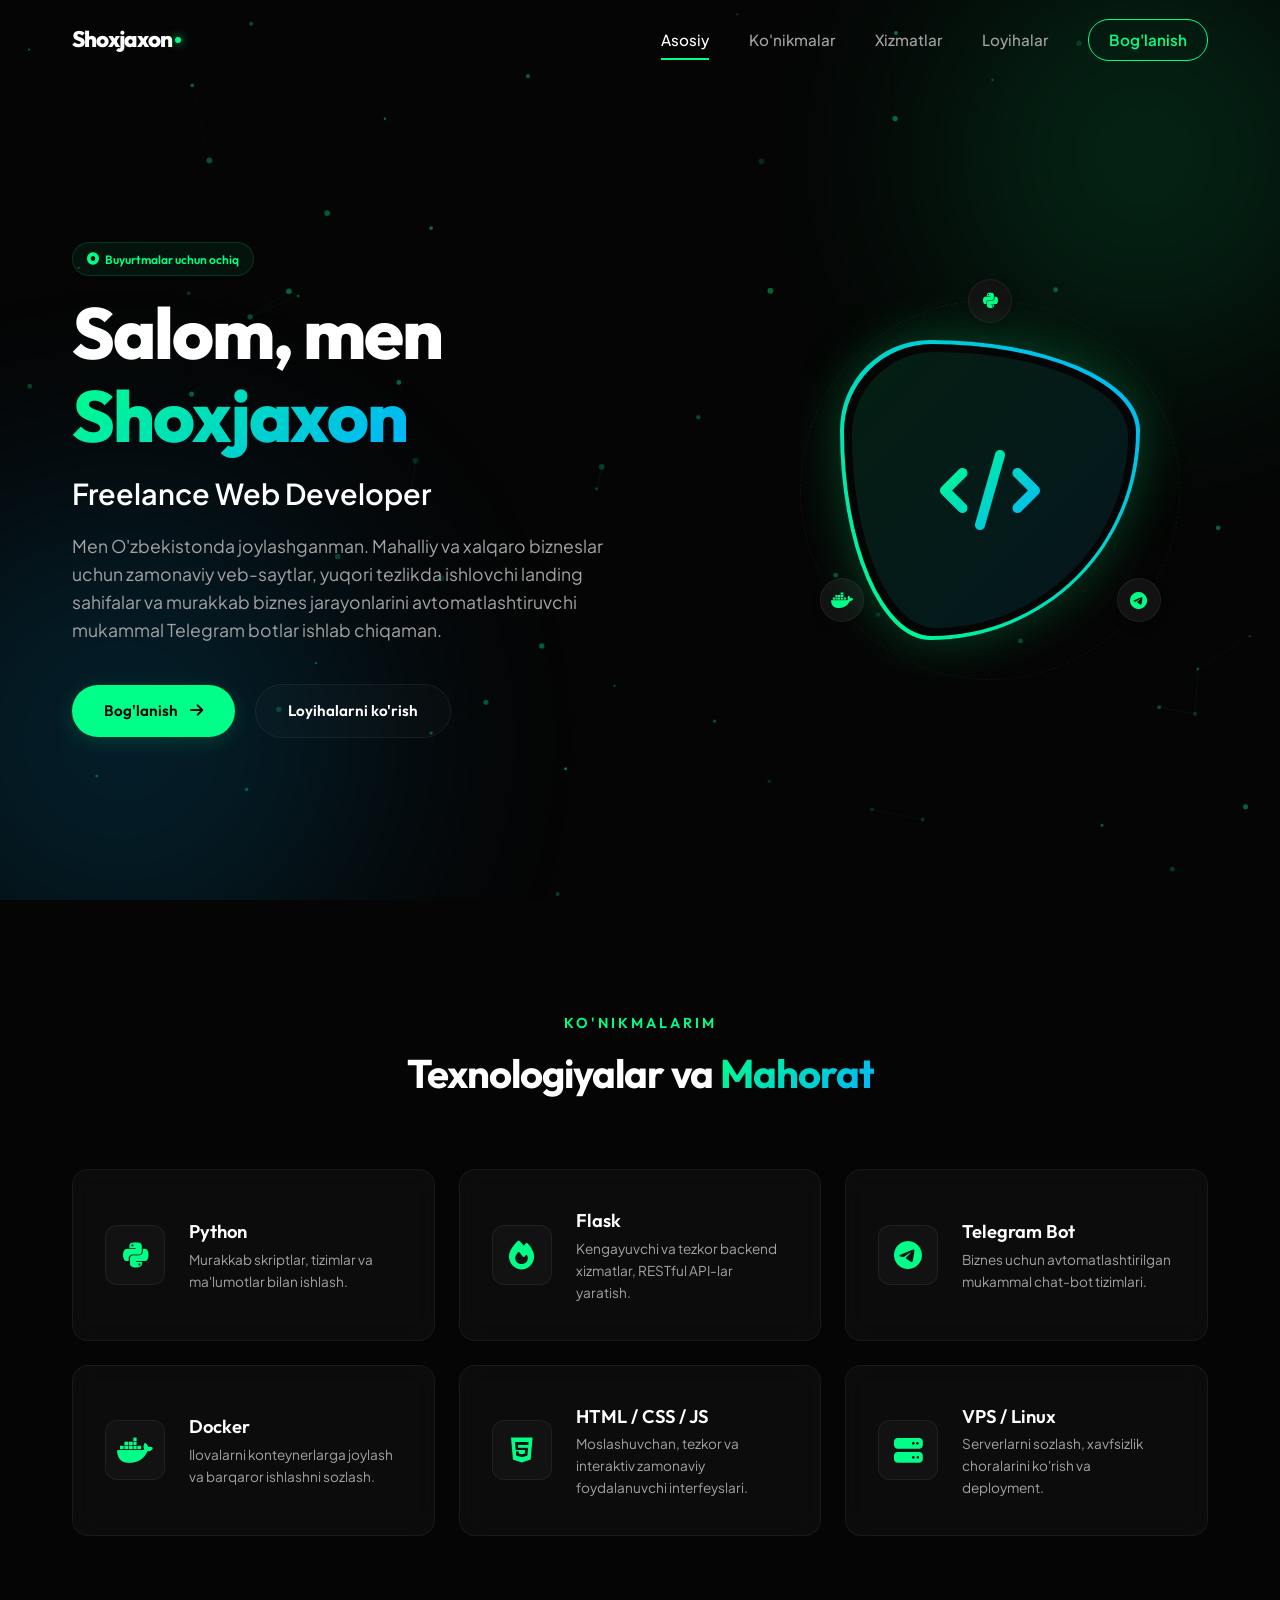
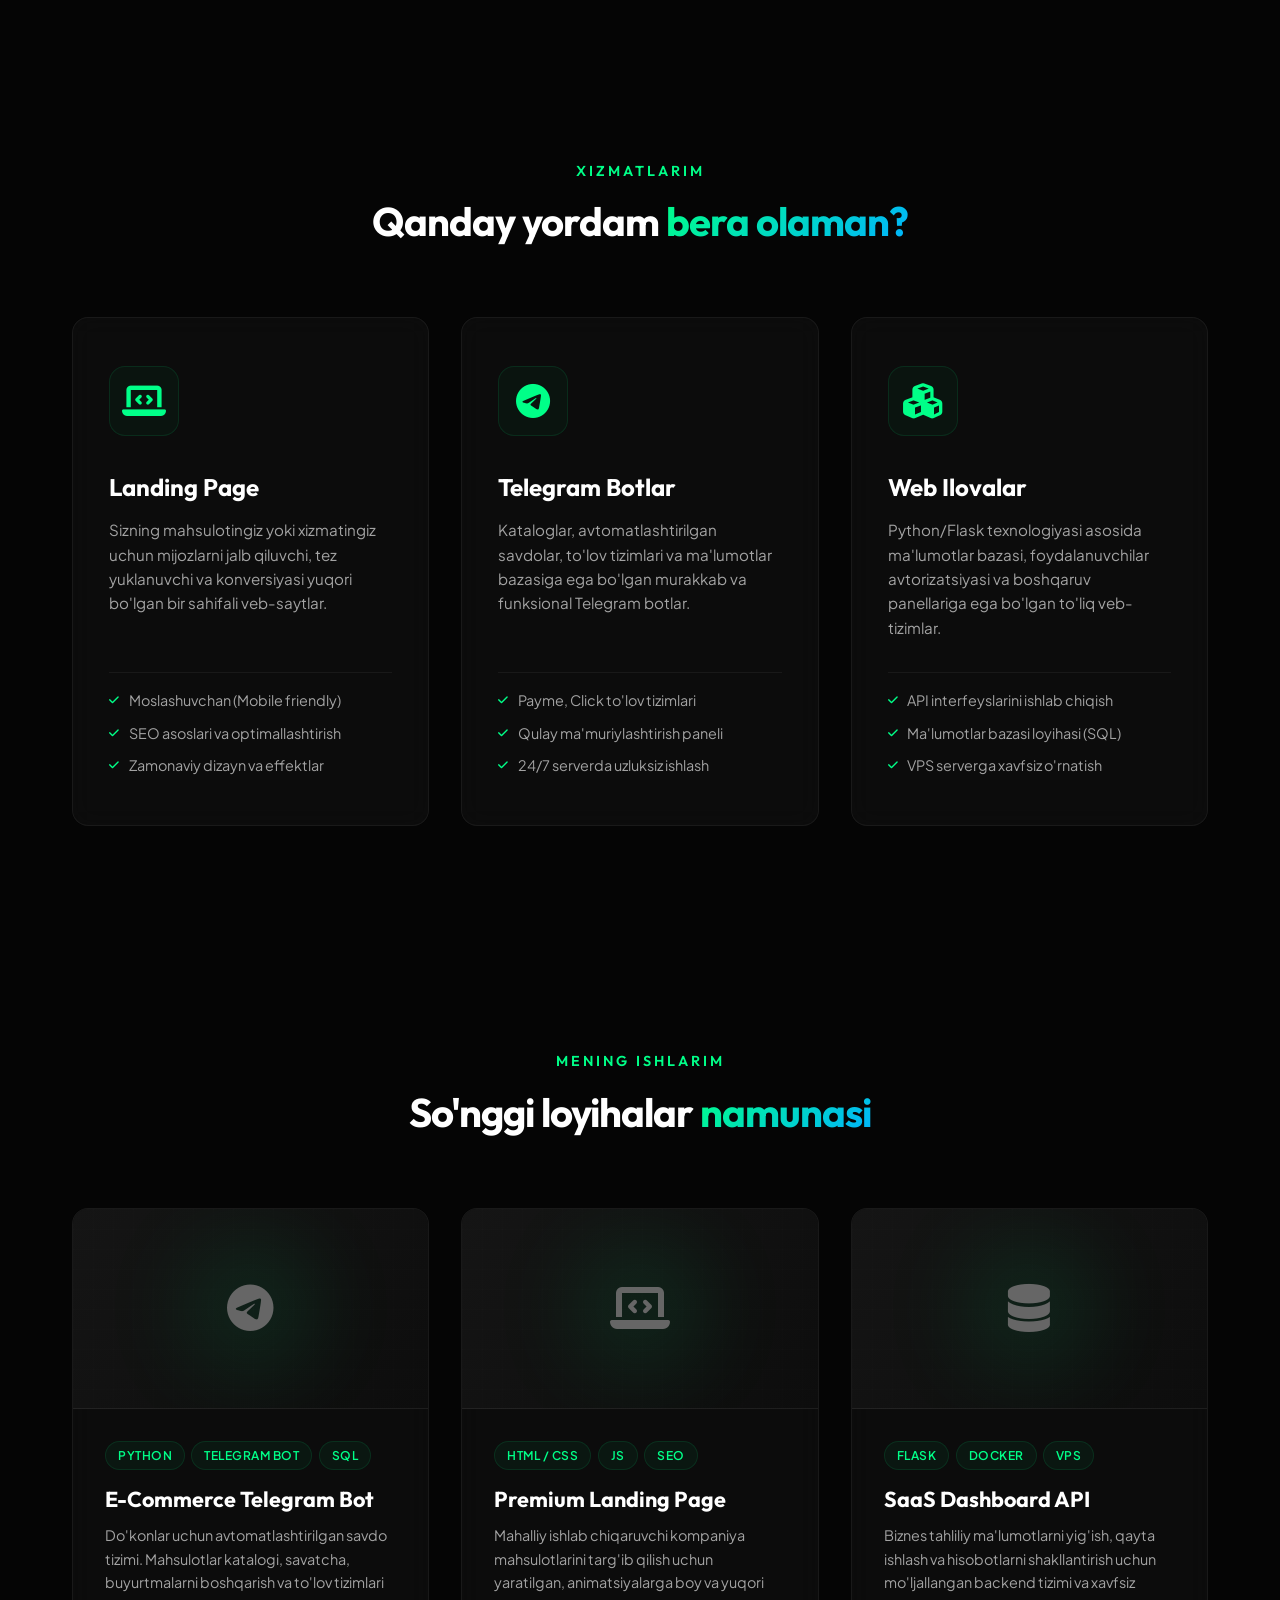
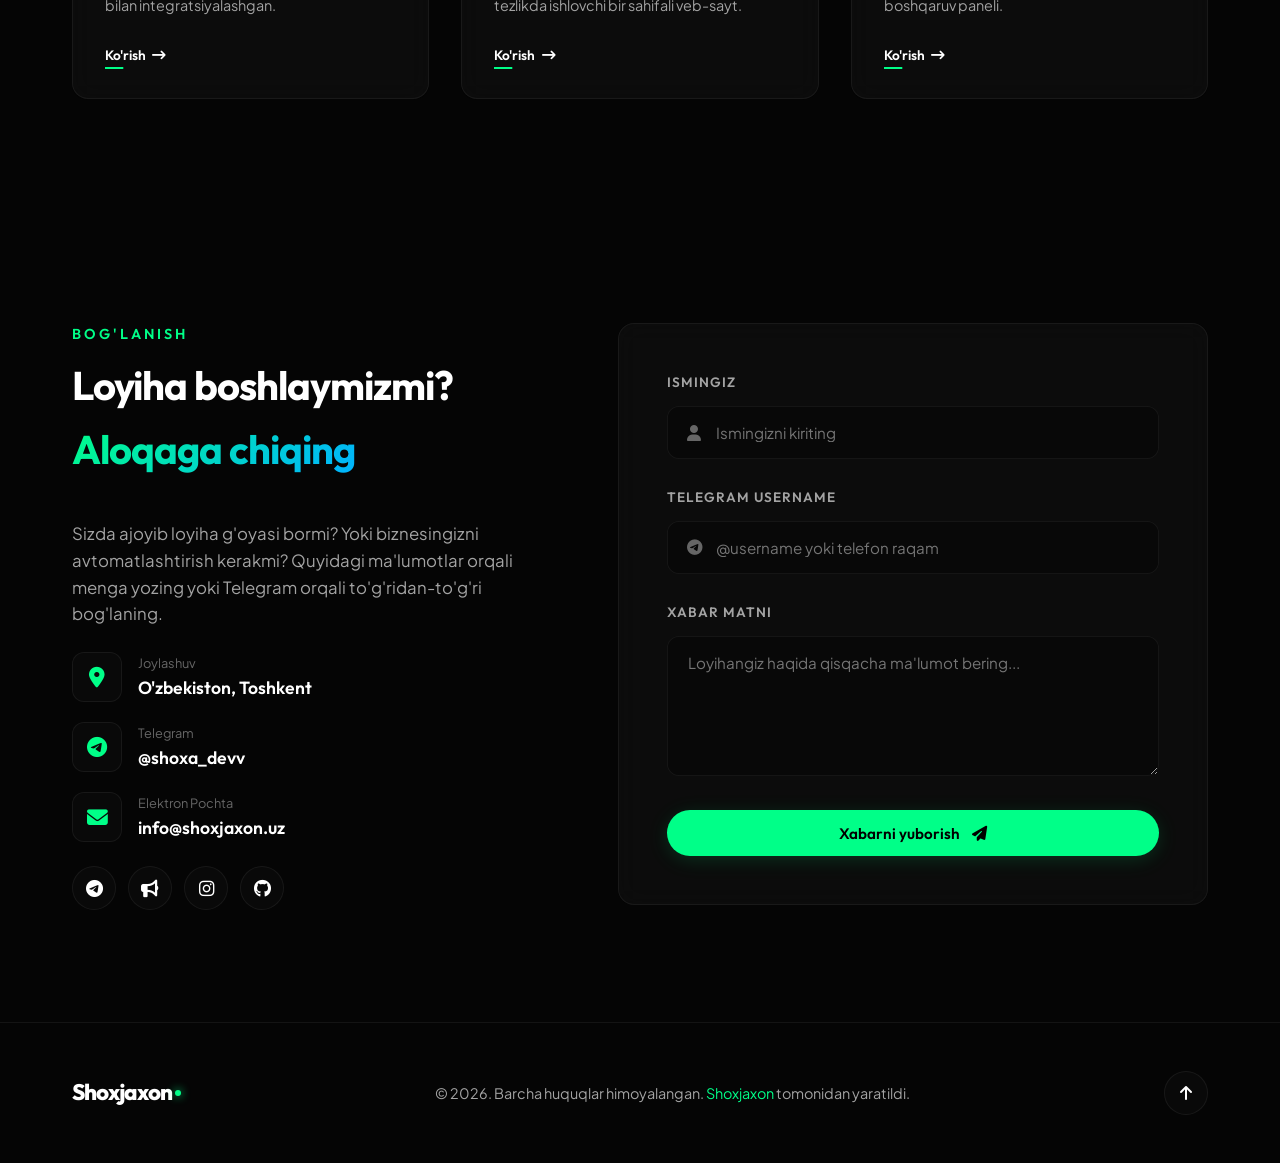
==== index.html @ 029dd373 "Add files via upload" ====
<!DOCTYPE html>
<html lang="uz">
<head>
  <meta charset="UTF-8">
  <meta name="viewport" content="width=device-width, initial-scale=1.0">
  <meta name="description" content="Shoxjaxon - Freelancer Web Dasturchi. O'zbekistonda zamonaviy veb-saytlar, landing sahifalar va Telegram botlar yaratish xizmati.">
  <title>Shoxjaxon | Freelancer Web Dasturchi</title>
  
  <!-- Font Awesome CDN -->
  <link rel="stylesheet" href="https://cdnjs.cloudflare.com/ajax/libs/font-awesome/6.4.0/css/all.min.css">
  
  <!-- Custom Stylesheet -->
  <link rel="stylesheet" href="style.css">
</head>
<body>

  <!-- Background elements -->
  <canvas id="particle-canvas"></canvas>
  <div class="ambient-glows">
    <div class="glow-sphere glow-1"></div>
    <div class="glow-sphere glow-2"></div>
  </div>

  <!-- Header -->
  <header class="header" id="header">
    <div class="container">
      <a href="#home" class="logo">
        Shoxjaxon<span class="logo-dot"></span>
      </a>
      
      <nav class="nav" id="nav-menu">
        <ul>
          <li><a href="#home" class="nav-link active">Asosiy</a></li>
          <li><a href="#skills" class="nav-link">Ko'nikmalar</a></li>
          <li><a href="#services" class="nav-link">Xizmatlar</a></li>
          <li><a href="#projects" class="nav-link">Loyihalar</a></li>
          <li><a href="#contact" class="nav-link nav-cta">Bog'lanish</a></li>
        </ul>
      </nav>
      
      <div class="menu-toggle" id="menu-toggle">
        <span></span>
        <span></span>
        <span></span>
      </div>
    </div>
  </header>

  <!-- Hero Section -->
  <section class="hero" id="home">
    <div class="container">
      <div class="hero-wrapper">
        <div class="hero-content reveal">
          <div class="hero-badge">
            <i class="fas fa-circle-dot"></i> Buyurtmalar uchun ochiq
          </div>
          <h1 class="hero-title">
            Salom, men <br><span class="name">Shoxjaxon</span>
          </h1>
          <h2 class="hero-subtitle">
            Freelance Web Developer
          </h2>
          <p class="hero-desc">
            Men O'zbekistonda joylashganman. Mahalliy va xalqaro bizneslar uchun zamonaviy veb-saytlar, yuqori tezlikda ishlovchi landing sahifalar va murakkab biznes jarayonlarini avtomatlashtiruvchi mukammal Telegram botlar ishlab chiqaman.
          </p>
          <div class="hero-actions">
            <a href="#contact" class="btn btn-primary">Bog'lanish <i class="fas fa-arrow-right"></i></a>
            <a href="#projects" class="btn btn-secondary">Loyihalarni ko'rish</a>
          </div>
        </div>
        
        <div class="hero-visual reveal reveal-delay-2">
          <!-- Animated Tech Orbits -->
          <div class="tech-orbits">
            <div class="orbit-node node-1" title="Python">
              <i class="fab fa-python"></i>
            </div>
            <div class="orbit-node node-2" title="Docker">
              <i class="fab fa-docker"></i>
            </div>
            <div class="orbit-node node-3" title="Telegram Bot">
              <i class="fab fa-telegram"></i>
            </div>
          </div>
          <!-- Morphing Central Sphere -->
          <div class="visual-sphere">
            <div class="visual-sphere-inner">
              <i class="fas fa-code"></i>
            </div>
          </div>
        </div>
      </div>
    </div>
  </section>

  <!-- Skills Section -->
  <section class="section" id="skills">
    <div class="container">
      <div class="section-header reveal">
        <span class="section-subtitle">Ko'nikmalarim</span>
        <h2 class="section-title">Texnologiyalar va <span>Mahorat</span></h2>
      </div>
      
      <div class="skills-grid">
        <!-- Skill 1 -->
        <div class="skill-card glass-card reveal">
          <div class="skill-icon-box">
            <i class="fab fa-python"></i>
          </div>
          <div class="skill-info">
            <h3 class="skill-name">Python</h3>
            <p class="skill-desc">Murakkab skriptlar, tizimlar va ma'lumotlar bilan ishlash.</p>
          </div>
        </div>
        
        <!-- Skill 2 -->
        <div class="skill-card glass-card reveal reveal-delay-1">
          <div class="skill-icon-box">
            <i class="fas fa-fire"></i>
          </div>
          <div class="skill-info">
            <h3 class="skill-name">Flask</h3>
            <p class="skill-desc">Kengayuvchi va tezkor backend xizmatlar, RESTful API-lar yaratish.</p>
          </div>
        </div>

        <!-- Skill 3 -->
        <div class="skill-card glass-card reveal reveal-delay-2">
          <div class="skill-icon-box">
            <i class="fab fa-telegram"></i>
          </div>
          <div class="skill-info">
            <h3 class="skill-name">Telegram Bot</h3>
            <p class="skill-desc">Biznes uchun avtomatlashtirilgan mukammal chat-bot tizimlari.</p>
          </div>
        </div>

        <!-- Skill 4 -->
        <div class="skill-card glass-card reveal">
          <div class="skill-icon-box">
            <i class="fab fa-docker"></i>
          </div>
          <div class="skill-info">
            <h3 class="skill-name">Docker</h3>
            <p class="skill-desc">Ilovalarni konteynerlarga joylash va barqaror ishlashni sozlash.</p>
          </div>
        </div>

        <!-- Skill 5 -->
        <div class="skill-card glass-card reveal reveal-delay-1">
          <div class="skill-icon-box">
            <i class="fab fa-html5"></i>
          </div>
          <div class="skill-info">
            <h3 class="skill-name">HTML / CSS / JS</h3>
            <p class="skill-desc">Moslashuvchan, tezkor va interaktiv zamonaviy foydalanuvchi interfeyslari.</p>
          </div>
        </div>

        <!-- Skill 6 -->
        <div class="skill-card glass-card reveal reveal-delay-2">
          <div class="skill-icon-box">
            <i class="fas fa-server"></i>
          </div>
          <div class="skill-info">
            <h3 class="skill-name">VPS / Linux</h3>
            <p class="skill-desc">Serverlarni sozlash, xavfsizlik choralarini ko'rish va deployment.</p>
          </div>
        </div>
      </div>
    </div>
  </section>

  <!-- Services Section -->
  <section class="section" id="services">
    <div class="container">
      <div class="section-header reveal">
        <span class="section-subtitle">Xizmatlarim</span>
        <h2 class="section-title">Qanday yordam <span>bera olaman?</span></h2>
      </div>
      
      <div class="services-grid">
        <!-- Service 1 -->
        <div class="service-card glass-card reveal">
          <div class="service-icon-wrapper">
            <div class="service-icon">
              <i class="fas fa-laptop-code"></i>
            </div>
          </div>
          <h3 class="service-title">Landing Page</h3>
          <p class="service-description">
            Sizning mahsulotingiz yoki xizmatingiz uchun mijozlarni jalb qiluvchi, tez yuklanuvchi va konversiyasi yuqori bo'lgan bir sahifali veb-saytlar.
          </p>
          <ul class="service-list">
            <li class="service-item"><i class="fas fa-check"></i> Moslashuvchan (Mobile friendly)</li>
            <li class="service-item"><i class="fas fa-check"></i> SEO asoslari va optimallashtirish</li>
            <li class="service-item"><i class="fas fa-check"></i> Zamonaviy dizayn va effektlar</li>
          </ul>
        </div>

        <!-- Service 2 -->
        <div class="service-card glass-card reveal reveal-delay-1">
          <div class="service-icon-wrapper">
            <div class="service-icon">
              <i class="fab fa-telegram"></i>
            </div>
          </div>
          <h3 class="service-title">Telegram Botlar</h3>
          <p class="service-description">
            Kataloglar, avtomatlashtirilgan savdolar, to'lov tizimlari va ma'lumotlar bazasiga ega bo'lgan murakkab va funksional Telegram botlar.
          </p>
          <ul class="service-list">
            <li class="service-item"><i class="fas fa-check"></i> Payme, Click to'lov tizimlari</li>
            <li class="service-item"><i class="fas fa-check"></i> Qulay ma'muriylashtirish paneli</li>
            <li class="service-item"><i class="fas fa-check"></i> 24/7 serverda uzluksiz ishlash</li>
          </ul>
        </div>

        <!-- Service 3 -->
        <div class="service-card glass-card reveal reveal-delay-2">
          <div class="service-icon-wrapper">
            <div class="service-icon">
              <i class="fas fa-cubes"></i>
            </div>
          </div>
          <h3 class="service-title">Web Ilovalar</h3>
          <p class="service-description">
            Python/Flask texnologiyasi asosida ma'lumotlar bazasi, foydalanuvchilar avtorizatsiyasi va boshqaruv panellariga ega bo'lgan to'liq veb-tizimlar.
          </p>
          <ul class="service-list">
            <li class="service-item"><i class="fas fa-check"></i> API interfeyslarini ishlab chiqish</li>
            <li class="service-item"><i class="fas fa-check"></i> Ma'lumotlar bazasi loyihasi (SQL)</li>
            <li class="service-item"><i class="fas fa-check"></i> VPS serverga xavfsiz o'rnatish</li>
          </ul>
        </div>
      </div>
    </div>
  </section>

  <!-- Projects Section -->
  <section class="section" id="projects">
    <div class="container">
      <div class="section-header reveal">
        <span class="section-subtitle">Mening ishlarim</span>
        <h2 class="section-title">So'nggi loyihalar <span>namunasi</span></h2>
      </div>
      
      <div class="projects-grid">
        <!-- Project 1 -->
        <div class="project-card glass-card reveal">
          <div class="project-media">
            <div class="project-media-pattern"></div>
            <div class="project-media-glow"></div>
            <i class="fab fa-telegram project-media-icon"></i>
          </div>
          <div class="project-content">
            <div class="project-tags">
              <span class="project-tag">Python</span>
              <span class="project-tag">Telegram Bot</span>
              <span class="project-tag">SQL</span>
            </div>
            <h3 class="project-title">E-Commerce Telegram Bot</h3>
            <p class="project-desc">
              Do'konlar uchun avtomatlashtirilgan savdo tizimi. Mahsulotlar katalogi, savatcha, buyurtmalarni boshqarish va to'lov tizimlari bilan integratsiyalashgan.
            </p>
            <a href="#contact" class="project-btn">Ko'rish <i class="fas fa-arrow-right-long"></i></a>
          </div>
        </div>

        <!-- Project 2 -->
        <div class="project-card glass-card reveal reveal-delay-1">
          <div class="project-media">
            <div class="project-media-pattern"></div>
            <div class="project-media-glow"></div>
            <i class="fas fa-laptop-code project-media-icon"></i>
          </div>
          <div class="project-content">
            <div class="project-tags">
              <span class="project-tag">HTML / CSS</span>
              <span class="project-tag">JS</span>
              <span class="project-tag">SEO</span>
            </div>
            <h3 class="project-title">Premium Landing Page</h3>
            <p class="project-desc">
              Mahalliy ishlab chiqaruvchi kompaniya mahsulotlarini targ'ib qilish uchun yaratilgan, animatsiyalarga boy va yuqori tezlikda ishlovchi bir sahifali veb-sayt.
            </p>
            <a href="#contact" class="project-btn">Ko'rish <i class="fas fa-arrow-right-long"></i></a>
          </div>
        </div>

        <!-- Project 3 -->
        <div class="project-card glass-card reveal reveal-delay-2">
          <div class="project-media">
            <div class="project-media-pattern"></div>
            <div class="project-media-glow"></div>
            <i class="fas fa-database project-media-icon"></i>
          </div>
          <div class="project-content">
            <div class="project-tags">
              <span class="project-tag">Flask</span>
              <span class="project-tag">Docker</span>
              <span class="project-tag">VPS</span>
            </div>
            <h3 class="project-title">SaaS Dashboard API</h3>
            <p class="project-desc">
              Biznes tahliliy ma'lumotlarni yig'ish, qayta ishlash va hisobotlarni shakllantirish uchun mo'ljallangan backend tizimi va xavfsiz boshqaruv paneli.
            </p>
            <a href="#contact" class="project-btn">Ko'rish <i class="fas fa-arrow-right-long"></i></a>
          </div>
        </div>
      </div>
    </div>
  </section>

  <!-- Contact Section -->
  <section class="section" id="contact">
    <div class="container">
      <div class="contact-wrapper">
        <!-- Contact Info -->
        <div class="contact-info-panel reveal">
          <div class="contact-title-group">
            <span class="section-subtitle">Bog'lanish</span>
            <h2 class="section-title">Loyiha boshlaymizmi? <span>Aloqaga chiqing</span></h2>
          </div>
          <p class="contact-intro">
            Sizda ajoyib loyiha g'oyasi bormi? Yoki biznesingizni avtomatlashtirish kerakmi? Quyidagi ma'lumotlar orqali menga yozing yoki Telegram orqali to'g'ridan-to'g'ri bog'laning.
          </p>
          
          <div class="contact-details">
            <!-- Location -->
            <div class="contact-item">
              <div class="contact-icon">
                <i class="fas fa-location-dot"></i>
              </div>
              <div class="contact-meta">
                <span>Joylashuv</span>
                <p>O'zbekiston, Toshkent</p>
              </div>
            </div>
            
            <!-- Telegram Link -->
            <div class="contact-item">
              <div class="contact-icon">
                <i class="fab fa-telegram"></i>
              </div>
              <div class="contact-meta">
                <span>Telegram</span>
                <a href="https://t.me/shoxa_devv" target="_blank" rel="noopener">@shoxa_devv</a>
              </div>
            </div>

            <!-- Email -->
            <div class="contact-item">
              <div class="contact-icon">
                <i class="fas fa-envelope"></i>
              </div>
              <div class="contact-meta">
                <span>Elektron Pochta</span>
                <a href="mailto:info@shoxjaxon.uz">info@shoxjaxon.uz</a>
              </div>
            </div>
          </div>

          <!-- Social Links -->
          <div class="social-links">
            <a href="https://t.me/shoxa_devv" target="_blank" rel="noopener" class="social-btn" title="Telegram">
              <i class="fab fa-telegram"></i>
            </a>
            <a href="https://t.me/shoxjaxon_metinov" target="_blank" rel="noopener" class="social-btn" title="Telegram Kanal">
              <i class="fas fa-bullhorn"></i>
            </a>
            <a href="https://www.instagram.com/shoxa_devv?igsh=MWJ1Z2ZndDg5Z2M1bQ%3D%3D&utm_source=qr" target="_blank" rel="noopener" class="social-btn" title="Instagram">
              <i class="fab fa-instagram"></i>
            </a>
            <a href="https://github.com" target="_blank" rel="noopener" class="social-btn" title="GitHub">
              <i class="fab fa-github"></i>
            </a>
          </div>
        </div>

        <!-- Contact Form Card -->
        <div class="contact-form-card glass-card reveal reveal-delay-1">
          <form id="contact-form">
            <div class="form-group">
              <label for="name" class="form-label">Ismingiz</label>
              <div class="form-input-wrapper">
                <input type="text" id="name" class="form-input" placeholder="Ismingizni kiriting" required>
                <i class="fas fa-user"></i>
              </div>
            </div>
            
            <div class="form-group">
              <label for="tg-username" class="form-label">Telegram Username</label>
              <div class="form-input-wrapper">
                <input type="text" id="tg-username" class="form-input" placeholder="@username yoki telefon raqam" required>
                <i class="fab fa-telegram"></i>
              </div>
            </div>
            
            <div class="form-group">
              <label for="message" class="form-label">Xabar Matni</label>
              <div class="form-input-wrapper">
                <textarea id="message" class="form-input" placeholder="Loyihangiz haqida qisqacha ma'lumot bering..." required></textarea>
              </div>
            </div>
            
            <button type="submit" class="btn btn-primary" style="width: 100%; justify-content: center;">
              Xabarni yuborish <i class="fas fa-paper-plane"></i>
            </button>
            
            <div id="form-status" class="form-status"></div>
          </form>
        </div>
      </div>
    </div>
  </section>

  <!-- Footer -->
  <footer class="footer">
    <div class="container">
      <div class="footer-wrapper">
        <a href="#home" class="logo">
          Shoxjaxon<span class="logo-dot"></span>
        </a>
        <div class="copyright">
          &copy; 2026. Barcha huquqlar himoyalangan. <span>Shoxjaxon</span> tomonidan yaratildi.
        </div>
        <div class="back-to-top" id="back-to-top" title="Tepaga chiqish">
          <i class="fas fa-arrow-up"></i>
        </div>
      </div>
    </div>
  </footer>

  <!-- Custom JS -->
  <script src="script.js"></script>
</body>
</html>
---- style.css ----
@import url('https://fonts.googleapis.com/css2?family=Outfit:wght@300;400;500;600;700;800&family=Plus+Jakarta+Sans:wght@300;400;500;600;700&display=swap');

/* ===== DESIGN TOKENS ===== */
:root {
  --bg-primary: #050505;
  --bg-card: #121212;
  --accent: #00ff88;
  --accent-glow: rgba(0, 255, 136, 0.15);
  --accent-glow-strong: rgba(0, 255, 136, 0.4);
  --accent-gradient: linear-gradient(135deg, #00ff88 0%, #00b3ff 100%);
  --text-main: #ffffff;
  --text-secondary: #a3a3a3;
  --text-muted: #666666;
  --border-color: rgba(255, 255, 255, 0.06);
  --border-hover: rgba(0, 255, 136, 0.25);
  --font-heading: 'Outfit', sans-serif;
  --font-body: 'Plus Jakarta Sans', sans-serif;
  --transition-fast: 0.2s ease;
  --transition-normal: 0.4s ease;
  --transition-slow: 0.6s ease;
  --navbar-height: 64px;
}

/* ===== RESET ===== */
*, *::before, *::after {
  box-sizing: border-box;
  margin: 0;
  padding: 0;
}

html {
  scroll-behavior: smooth;
  scroll-padding-top: var(--navbar-height);
  -webkit-text-size-adjust: 100%;
}

body {
  background: var(--bg-primary);
  color: var(--text-main);
  font-family: var(--font-body);
  line-height: 1.6;
  overflow-x: hidden;
  width: 100%;
  min-height: 100vh;
  min-height: 100dvh;
}

a { color: inherit; text-decoration: none; }
ul { list-style: none; }
img { max-width: 100%; height: auto; display: block; }
button, input, textarea { font-family: inherit; background: none; border: none; outline: none; color: inherit; }

/* ===== LAYOUT ===== */
.container {
  width: 100%;
  max-width: 1200px;
  margin: 0 auto;
  padding: 0 1rem;
}

.section {
  padding: 3.5rem 0;
  position: relative;
  z-index: 2;
}

.section-header {
  margin-bottom: 2rem;
  text-align: center;
}

.section-subtitle {
  color: var(--accent);
  font-size: 0.75rem;
  text-transform: uppercase;
  letter-spacing: 2px;
  font-weight: 600;
  display: block;
  margin-bottom: 0.4rem;
  font-family: var(--font-heading);
}

.section-title {
  font-family: var(--font-heading);
  font-size: 1.5rem;
  font-weight: 700;
  letter-spacing: -0.5px;
}

.section-title span {
  background: var(--accent-gradient);
  -webkit-background-clip: text;
  -webkit-text-fill-color: transparent;
  background-clip: text;
}

/* ===== BUTTONS ===== */
.btn {
  display: inline-flex;
  align-items: center;
  gap: 0.5rem;
  padding: 0.75rem 1.5rem;
  border-radius: 50px;
  font-weight: 600;
  font-size: 0.9rem;
  cursor: pointer;
  transition: var(--transition-normal);
  font-family: var(--font-heading);
  white-space: nowrap;
}

.btn-primary {
  background: var(--accent);
  color: #000;
  box-shadow: 0 4px 20px var(--accent-glow);
}

.btn-primary:hover {
  transform: translateY(-2px);
  box-shadow: 0 8px 30px var(--accent-glow-strong);
}

.btn-secondary {
  border: 1px solid var(--border-color);
  background: rgba(255,255,255,0.02);
  color: var(--text-main);
}

.btn-secondary:hover {
  border-color: var(--accent);
  color: var(--accent);
  transform: translateY(-2px);
}

/* ===== GLASS CARD ===== */
.glass-card {
  background: rgba(18,18,18,0.6);
  border: 1px solid var(--border-color);
  backdrop-filter: blur(12px);
  -webkit-backdrop-filter: blur(12px);
  border-radius: 16px;
  transition: var(--transition-normal);
}

/* ===== BACKGROUNDS ===== */
#particle-canvas {
  position: fixed;
  top: 0; left: 0;
  width: 100%; height: 100%;
  z-index: 0;
  pointer-events: none;
}

.ambient-glows {
  position: fixed;
  top: 0; left: 0;
  width: 100%; height: 100%;
  z-index: 0;
  overflow: hidden;
  pointer-events: none;
}

.glow-sphere {
  position: absolute;
  border-radius: 50%;
  filter: blur(80px);
  opacity: 0.12;
  animation: floatGlow 25s infinite alternate ease-in-out;
}

.glow-1 {
  width: 200px; height: 200px;
  background: var(--accent);
  top: -5%; right: -5%;
}

.glow-2 {
  width: 250px; height: 250px;
  background: #00b3ff;
  bottom: -10%; left: -10%;
  animation-delay: -5s;
}

@keyframes floatGlow {
  0%   { transform: translate(0,0) scale(1); }
  50%  { transform: translate(40px,30px) scale(1.1); }
  100% { transform: translate(-20px,-30px) scale(0.9); }
}

/* ===== HEADER / NAVBAR ===== */
.header {
  position: fixed;
  top: 0; left: 0;
  width: 100%;
  height: var(--navbar-height);
  z-index: 100;
  transition: var(--transition-normal);
}

.header.scrolled {
  background: rgba(5,5,5,0.8);
  backdrop-filter: blur(20px);
  -webkit-backdrop-filter: blur(20px);
  border-bottom: 1px solid var(--border-color);
}

.header .container {
  height: 100%;
  display: flex;
  align-items: center;
  justify-content: space-between;
}

.logo {
  font-family: var(--font-heading);
  font-size: 1.4rem;
  font-weight: 800;
  letter-spacing: -1px;
  display: flex;
  align-items: center;
  gap: 0.2rem;
  z-index: 110;
}

.logo-dot {
  width: 6px; height: 6px;
  background: var(--accent);
  border-radius: 50%;
  box-shadow: 0 0 10px var(--accent);
}

/* Nav — hidden on mobile by default */
.nav {
  position: fixed;
  top: 0; right: -100%;
  width: 280px;
  height: 100vh;
  height: 100dvh;
  background: rgba(8,8,8,0.97);
  backdrop-filter: blur(24px);
  -webkit-backdrop-filter: blur(24px);
  border-left: 1px solid var(--border-color);
  display: flex;
  justify-content: center;
  align-items: center;
  z-index: 105;
  transition: right var(--transition-normal);
}

.nav.active { right: 0; }

.nav ul {
  display: flex;
  flex-direction: column;
  align-items: center;
  gap: 1.75rem;
}

.nav-link {
  font-size: 1.1rem;
  font-weight: 500;
  color: var(--text-secondary);
  position: relative;
  padding: 0.5rem 0;
  display: inline-block;
  transition: var(--transition-fast);
}

.nav-link::after {
  content: '';
  position: absolute;
  bottom: 0; left: 0;
  width: 0; height: 2px;
  background: var(--accent);
  transition: var(--transition-fast);
}

.nav-link:hover, .nav-link.active { color: var(--text-main); }
.nav-link:hover::after, .nav-link.active::after { width: 100%; }

.nav-cta {
  padding: 0.5rem 1.25rem;
  border-radius: 30px;
  border: 1px solid var(--accent);
  color: var(--accent) !important;
  font-weight: 600;
}

.nav-cta::after { display: none !important; }

.nav-cta:hover {
  background: var(--accent);
  color: #000 !important;
}

/* Burger Menu */
.menu-toggle {
  display: flex;
  flex-direction: column;
  justify-content: space-between;
  width: 24px; height: 18px;
  cursor: pointer;
  z-index: 110;
}

.menu-toggle span {
  width: 100%; height: 2px;
  background: var(--text-main);
  transition: var(--transition-fast);
  border-radius: 2px;
}

.menu-toggle.active span:nth-child(1) {
  transform: translateY(8px) rotate(45deg);
  background: var(--accent);
}
.menu-toggle.active span:nth-child(2) { opacity: 0; }
.menu-toggle.active span:nth-child(3) {
  transform: translateY(-8px) rotate(-45deg);
  background: var(--accent);
}

/* ===== HERO ===== */
.hero {
  min-height: auto;
  display: flex;
  align-items: center;
  padding-top: calc(var(--navbar-height) + 2rem);
  padding-bottom: 2rem;
}

.hero-wrapper {
  display: flex;
  flex-direction: column;
  align-items: center;
  text-align: center;
  gap: 2rem;
}

.hero-content { z-index: 2; }

.hero-badge {
  display: inline-flex;
  align-items: center;
  gap: 0.4rem;
  padding: 0.4rem 0.85rem;
  border-radius: 50px;
  background: rgba(0,255,136,0.06);
  border: 1px solid rgba(0,255,136,0.15);
  color: var(--accent);
  font-size: 0.75rem;
  font-weight: 600;
  margin-bottom: 1rem;
  font-family: var(--font-heading);
}

.hero-badge i {
  animation: pulse 1.5s infinite;
}

@keyframes pulse {
  0%   { transform: scale(1); opacity: 0.6; }
  50%  { transform: scale(1.2); opacity: 1; }
  100% { transform: scale(1); opacity: 0.6; }
}

.hero-title {
  font-family: var(--font-heading);
  font-size: 2.2rem;
  font-weight: 800;
  line-height: 1.15;
  letter-spacing: -1px;
  margin-bottom: 0.75rem;
}

.hero-title span.name {
  background: var(--accent-gradient);
  -webkit-background-clip: text;
  -webkit-text-fill-color: transparent;
  background-clip: text;
}

.hero-subtitle {
  font-size: 1.1rem;
  font-weight: 600;
  margin-bottom: 1rem;
  display: flex;
  align-items: center;
  justify-content: center;
  gap: 0.5rem;
  flex-wrap: wrap;
}

.hero-desc {
  font-size: 0.9rem;
  color: var(--text-secondary);
  max-width: 580px;
  margin: 0 auto 1.5rem;
}

.hero-actions {
  display: flex;
  flex-direction: column;
  gap: 0.75rem;
  align-items: center;
  width: 100%;
}

.hero-actions .btn {
  width: 100%;
  justify-content: center;
}

/* Hero Visual */
.hero-visual {
  position: relative;
  display: flex;
  justify-content: center;
  align-items: center;
  height: 220px;
  width: 100%;
  order: -1;
}

.visual-sphere {
  width: 150px; height: 150px;
  border-radius: 30% 70% 70% 30% / 30% 30% 70% 70%;
  background: linear-gradient(45deg, var(--accent) 0%, #00b3ff 100%);
  animation: morphing 15s infinite alternate ease-in-out;
  position: relative;
  box-shadow: 0 0 40px rgba(0,255,136,0.2);
}

.visual-sphere::before {
  content: '';
  position: absolute;
  inset: 4px;
  border-radius: inherit;
  background: var(--bg-primary);
  z-index: 1;
}

.visual-sphere-inner {
  position: absolute;
  inset: 12px;
  border-radius: inherit;
  background: linear-gradient(135deg, rgba(0,255,136,0.1) 0%, rgba(0,179,255,0.1) 100%);
  z-index: 2;
  display: flex;
  align-items: center;
  justify-content: center;
}

.visual-sphere-inner i {
  font-size: 2.5rem;
  background: var(--accent-gradient);
  -webkit-background-clip: text;
  -webkit-text-fill-color: transparent;
  background-clip: text;
  animation: floatIcon 6s infinite ease-in-out;
}

@keyframes morphing {
  0%   { border-radius: 30% 70% 70% 30% / 30% 30% 70% 70%; }
  25%  { border-radius: 58% 42% 75% 25% / 76% 46% 54% 24%; }
  50%  { border-radius: 50% 50% 33% 67% / 55% 27% 73% 45%; }
  75%  { border-radius: 33% 67% 58% 42% / 63% 68% 32% 37%; }
  100% { border-radius: 30% 70% 70% 30% / 30% 30% 70% 70%; }
}

@keyframes floatIcon {
  0%   { transform: translateY(0) rotate(0deg); }
  50%  { transform: translateY(-10px) rotate(3deg); }
  100% { transform: translateY(0) rotate(0deg); }
}

.tech-orbits {
  position: absolute;
  width: 200px; height: 200px;
  border: 1px dashed rgba(255,255,255,0.05);
  border-radius: 50%;
  animation: spin 40s linear infinite;
}

.orbit-node {
  position: absolute;
  width: 32px; height: 32px;
  border-radius: 50%;
  background: var(--bg-card);
  border: 1px solid var(--border-color);
  display: flex;
  align-items: center;
  justify-content: center;
  color: var(--accent);
  font-size: 0.85rem;
  box-shadow: 0 4px 10px rgba(0,0,0,0.3);
  animation: spinCounter 40s linear infinite;
}

.node-1 { top: 0; left: 50%; transform: translate(-50%, -50%); }
.node-2 { bottom: 15%; left: 5%; }
.node-3 { bottom: 15%; right: 5%; }

@keyframes spin { 100% { transform: rotate(360deg); } }
@keyframes spinCounter { 100% { transform: rotate(-360deg); } }

/* ===== SKILLS ===== */
.skills-grid {
  display: grid;
  grid-template-columns: 1fr;
  gap: 0.75rem;
}

.skill-card {
  padding: 1.25rem 1rem;
  display: flex;
  align-items: center;
  gap: 1rem;
  position: relative;
  overflow: hidden;
}

.skill-card:hover {
  transform: translateY(-3px);
  border-color: var(--border-hover);
}

.skill-icon-box {
  width: 48px; height: 48px;
  border-radius: 10px;
  background: rgba(255,255,255,0.03);
  border: 1px solid var(--border-color);
  display: flex;
  align-items: center;
  justify-content: center;
  color: var(--accent);
  font-size: 1.4rem;
  transition: var(--transition-normal);
  flex-shrink: 0;
}

.skill-card:hover .skill-icon-box {
  background: rgba(0,255,136,0.1);
  border-color: var(--accent);
  box-shadow: 0 0 12px var(--accent-glow);
}

.skill-info { flex: 1; min-width: 0; }

.skill-name {
  font-family: var(--font-heading);
  font-size: 1rem;
  font-weight: 600;
  margin-bottom: 0.15rem;
}

.skill-desc {
  color: var(--text-secondary);
  font-size: 0.8rem;
}

/* ===== SERVICES ===== */
.services-grid {
  display: grid;
  grid-template-columns: 1fr;
  gap: 1.25rem;
}

.service-card {
  padding: 1.75rem 1.25rem;
  display: flex;
  flex-direction: column;
  position: relative;
  overflow: hidden;
}

.service-card::after {
  content: '';
  position: absolute;
  bottom: 0; left: 0;
  width: 100%; height: 3px;
  background: var(--accent-gradient);
  transform: scaleX(0);
  transform-origin: left;
  transition: transform var(--transition-normal);
}

.service-card:hover::after { transform: scaleX(1); }

.service-card:hover {
  transform: translateY(-4px);
  border-color: var(--border-hover);
}

.service-icon-wrapper {
  margin-bottom: 1.25rem;
}

.service-icon {
  width: 52px; height: 52px;
  border-radius: 12px;
  background: rgba(0,255,136,0.04);
  border: 1px solid rgba(0,255,136,0.1);
  display: flex;
  align-items: center;
  justify-content: center;
  color: var(--accent);
  font-size: 1.6rem;
  transition: var(--transition-normal);
}

.service-card:hover .service-icon {
  background: var(--accent);
  color: #000;
  transform: rotate(3deg) scale(1.05);
  box-shadow: 0 6px 20px var(--accent-glow-strong);
}

.service-title {
  font-family: var(--font-heading);
  font-size: 1.2rem;
  font-weight: 700;
  margin-bottom: 0.75rem;
}

.service-description {
  color: var(--text-secondary);
  font-size: 0.88rem;
  margin-bottom: 1.25rem;
  flex-grow: 1;
}

.service-list {
  display: flex;
  flex-direction: column;
  gap: 0.6rem;
  border-top: 1px solid var(--border-color);
  padding-top: 1rem;
}

.service-item {
  display: flex;
  align-items: center;
  gap: 0.6rem;
  font-size: 0.82rem;
  color: var(--text-secondary);
}

.service-item i {
  color: var(--accent);
  font-size: 0.7rem;
  flex-shrink: 0;
}

/* ===== PROJECTS ===== */
.projects-grid {
  display: grid;
  grid-template-columns: 1fr;
  gap: 1.25rem;
}

.project-card {
  display: flex;
  flex-direction: column;
  overflow: hidden;
}

.project-media {
  position: relative;
  width: 100%;
  height: 160px;
  overflow: hidden;
  background: linear-gradient(135deg, #151515 0%, #0d0d0d 100%);
  border-bottom: 1px solid var(--border-color);
}

.project-media-pattern {
  position: absolute;
  inset: 0;
  opacity: 0.2;
  background-size: 20px 20px;
  background-image:
    linear-gradient(to right, rgba(255,255,255,0.05) 1px, transparent 1px),
    linear-gradient(to bottom, rgba(255,255,255,0.05) 1px, transparent 1px);
}

.project-media-glow {
  position: absolute;
  width: 120px; height: 120px;
  border-radius: 50%;
  background: var(--accent);
  filter: blur(50px);
  opacity: 0.12;
  top: 50%; left: 50%;
  transform: translate(-50%, -50%);
}

.project-media-icon {
  position: absolute;
  top: 50%; left: 50%;
  transform: translate(-50%, -50%);
  font-size: 2.2rem;
  color: var(--text-muted);
  transition: var(--transition-normal);
}

.project-card:hover .project-media-icon {
  color: var(--accent);
  text-shadow: 0 0 15px var(--accent);
}

.project-card:hover {
  transform: translateY(-4px);
  border-color: var(--border-hover);
}

.project-content {
  padding: 1.25rem;
  display: flex;
  flex-direction: column;
  flex-grow: 1;
}

.project-tags {
  display: flex;
  flex-wrap: wrap;
  gap: 0.4rem;
  margin-bottom: 0.75rem;
}

.project-tag {
  font-size: 0.65rem;
  font-weight: 600;
  color: var(--accent);
  background: rgba(0,255,136,0.05);
  border: 1px solid rgba(0,255,136,0.1);
  padding: 0.2rem 0.6rem;
  border-radius: 30px;
  text-transform: uppercase;
  letter-spacing: 0.5px;
}

.project-title {
  font-family: var(--font-heading);
  font-size: 1.1rem;
  font-weight: 700;
  margin-bottom: 0.5rem;
}

.project-desc {
  color: var(--text-secondary);
  font-size: 0.82rem;
  margin-bottom: 1rem;
  flex-grow: 1;
}

.project-btn {
  width: fit-content;
  display: inline-flex;
  align-items: center;
  gap: 0.4rem;
  font-family: var(--font-heading);
  font-size: 0.85rem;
  font-weight: 600;
  color: var(--text-main);
  position: relative;
}

.project-btn i { transition: transform var(--transition-fast); }

.project-btn::after {
  content: '';
  position: absolute;
  bottom: -3px; left: 0;
  width: 100%; height: 2px;
  background: var(--accent);
  transform: scaleX(0.3);
  transform-origin: left;
  transition: transform var(--transition-normal);
}

.project-card:hover .project-btn { color: var(--accent); }
.project-card:hover .project-btn::after { transform: scaleX(1); }
.project-card:hover .project-btn i { transform: translateX(3px); }

/* ===== CONTACT ===== */
.contact-wrapper {
  display: flex;
  flex-direction: column;
  gap: 2.5rem;
}

.contact-info-panel {
  display: flex;
  flex-direction: column;
  gap: 1.5rem;
}

.contact-title-group .section-subtitle,
.contact-title-group .section-title {
  text-align: center;
}

.contact-title-group .section-title {
  margin-bottom: 1rem;
}

.contact-intro {
  color: var(--text-secondary);
  font-size: 0.92rem;
  text-align: center;
}

.contact-details {
  display: flex;
  flex-direction: column;
  gap: 1.25rem;
}

.contact-item {
  display: flex;
  align-items: center;
  gap: 1rem;
}

.contact-icon {
  width: 44px; height: 44px;
  border-radius: 10px;
  background: rgba(255,255,255,0.02);
  border: 1px solid var(--border-color);
  display: flex;
  align-items: center;
  justify-content: center;
  color: var(--accent);
  font-size: 1.1rem;
  transition: var(--transition-normal);
  flex-shrink: 0;
}

.contact-item:hover .contact-icon {
  border-color: var(--accent);
  background: rgba(0,255,136,0.06);
  box-shadow: 0 0 12px var(--accent-glow);
}

.contact-meta span {
  font-size: 0.72rem;
  color: var(--text-muted);
  display: block;
}

.contact-meta a, .contact-meta p {
  font-family: var(--font-heading);
  font-weight: 600;
  font-size: 0.95rem;
  color: var(--text-main);
  word-break: break-word;
}

.contact-meta a:hover { color: var(--accent); }

.social-links {
  display: flex;
  gap: 0.75rem;
  justify-content: center;
  flex-wrap: wrap;
}

.social-btn {
  width: 42px; height: 42px;
  border-radius: 50%;
  background: rgba(255,255,255,0.02);
  border: 1px solid var(--border-color);
  display: flex;
  align-items: center;
  justify-content: center;
  font-size: 1rem;
  transition: var(--transition-normal);
}

.social-btn:hover {
  background: var(--accent);
  color: #000;
  border-color: var(--accent);
  transform: translateY(-3px);
  box-shadow: 0 6px 15px var(--accent-glow);
}

/* Contact Form */
.contact-form-card {
  padding: 1.5rem 1rem;
  position: relative;
}

.form-group { margin-bottom: 1.25rem; }

.form-label {
  display: block;
  font-size: 0.72rem;
  font-weight: 600;
  text-transform: uppercase;
  letter-spacing: 1px;
  color: var(--text-secondary);
  margin-bottom: 0.5rem;
  font-family: var(--font-heading);
}

.form-input-wrapper { position: relative; }

.form-input-wrapper i {
  position: absolute;
  left: 0.9rem;
  top: 50%;
  transform: translateY(-50%);
  color: var(--text-muted);
  font-size: 0.9rem;
  transition: var(--transition-fast);
  pointer-events: none;
}

.form-input {
  width: 100%;
  padding: 0.8rem 1rem 0.8rem 2.5rem;
  background: rgba(5,5,5,0.5);
  border: 1px solid var(--border-color);
  border-radius: 10px;
  font-size: 0.9rem;
  transition: var(--transition-normal);
  color: var(--text-main);
}

textarea.form-input {
  min-height: 100px;
  resize: vertical;
  padding-left: 1rem;
}

.form-input:focus {
  border-color: var(--accent);
  background: rgba(5,5,5,0.8);
  box-shadow: 0 0 10px rgba(0,255,136,0.05);
}

.form-status {
  margin-top: 0.75rem;
  font-size: 0.85rem;
  font-weight: 500;
  display: none;
}

.form-status.success { display: block; color: var(--accent); }
.form-status.error { display: block; color: #ff4a4a; }

/* ===== FOOTER ===== */
.footer {
  border-top: 1px solid var(--border-color);
  padding: 2rem 0;
  position: relative;
  z-index: 2;
  background: var(--bg-primary);
}

.footer-wrapper {
  display: flex;
  flex-direction: column;
  align-items: center;
  gap: 1rem;
  text-align: center;
}

.copyright {
  font-size: 0.8rem;
  color: var(--text-secondary);
}

.copyright span { color: var(--accent); }

.back-to-top {
  width: 40px; height: 40px;
  border-radius: 50%;
  background: rgba(255,255,255,0.02);
  border: 1px solid var(--border-color);
  display: flex;
  align-items: center;
  justify-content: center;
  font-size: 0.9rem;
  cursor: pointer;
  transition: var(--transition-normal);
}

.back-to-top:hover {
  background: var(--accent);
  color: #000;
  border-color: var(--accent);
  transform: translateY(-3px);
  box-shadow: 0 6px 15px var(--accent-glow);
}

/* ===== SCROLL ANIMATIONS ===== */
.reveal {
  opacity: 0;
  transform: translateY(25px);
  transition: opacity 0.8s ease, transform 0.8s ease;
}

.reveal.revealed {
  opacity: 1;
  transform: translateY(0);
}

.reveal-delay-1 { transition-delay: 0.15s; }
.reveal-delay-2 { transition-delay: 0.3s; }
.reveal-delay-3 { transition-delay: 0.45s; }

/* ============================================
   TABLET (min-width: 640px)
   ============================================ */
@media (min-width: 640px) {
  :root {
    --navbar-height: 72px;
  }

  .container { padding: 0 1.5rem; }
  .section { padding: 5rem 0; }
  .section-header { margin-bottom: 3rem; }
  .section-subtitle { font-size: 0.85rem; letter-spacing: 3px; }
  .section-title { font-size: 2rem; }

  .hero-title { font-size: 3rem; }
  .hero-subtitle { font-size: 1.4rem; }
  .hero-desc { font-size: 1rem; }

  .hero-actions {
    flex-direction: row;
    width: auto;
  }

  .hero-actions .btn {
    width: auto;
  }

  .hero-visual { height: 280px; }
  .visual-sphere { width: 200px; height: 200px; }
  .visual-sphere-inner i { font-size: 3.5rem; }
  .tech-orbits { width: 260px; height: 260px; }
  .orbit-node { width: 36px; height: 36px; font-size: 0.95rem; }

  .skills-grid { grid-template-columns: repeat(2, 1fr); gap: 1rem; }
  .skill-card { padding: 1.5rem 1.25rem; }

  .services-grid { grid-template-columns: repeat(2, 1fr); gap: 1.5rem; }
  .service-card { padding: 2rem 1.5rem; }

  .projects-grid { grid-template-columns: repeat(2, 1fr); gap: 1.5rem; }
  .project-media { height: 180px; }

  .contact-form-card { padding: 2rem 1.5rem; }
  .form-input { padding: 0.9rem 1rem 0.9rem 3rem; }

  .footer-wrapper {
    flex-direction: row;
    justify-content: space-between;
  }
}

/* ============================================
   DESKTOP (min-width: 1024px)
   ============================================ */
@media (min-width: 1024px) {
  :root {
    --navbar-height: 80px;
  }

  .container { padding: 0 2rem; }
  .section { padding: 7rem 0; }
  .section-header { margin-bottom: 4rem; }
  .section-subtitle { font-size: 0.9rem; }
  .section-title { font-size: 2.5rem; letter-spacing: -1px; }

  /* Desktop nav — inline */
  .menu-toggle { display: none; }

  .nav {
    position: static;
    width: auto;
    height: auto;
    background: none;
    backdrop-filter: none;
    -webkit-backdrop-filter: none;
    border-left: none;
    display: flex;
    justify-content: flex-end;
    align-items: center;
  }

  .nav ul {
    flex-direction: row;
    gap: 2.5rem;
  }

  .nav-link { font-size: 0.95rem; }

  /* Hero grid layout */
  .hero {
    min-height: 100vh;
    padding-top: var(--navbar-height);
    padding-bottom: 0;
  }

  .hero-wrapper {
    display: grid;
    grid-template-columns: 1.2fr 0.8fr;
    text-align: left;
    gap: 3rem;
  }

  .hero-badge { margin-left: 0; margin-right: 0; }

  .hero-title {
    font-size: 4.5rem;
    letter-spacing: -2px;
  }

  .hero-subtitle {
    font-size: 1.8rem;
    justify-content: flex-start;
  }

  .hero-desc {
    margin: 0 0 2.5rem;
    font-size: 1.1rem;
  }

  .hero-actions {
    justify-content: flex-start;
    gap: 1.25rem;
  }

  .hero-visual {
    height: 400px;
    order: 0;
  }

  .visual-sphere { width: 300px; height: 300px; box-shadow: 0 0 50px rgba(0,255,136,0.25); }
  .visual-sphere-inner i { font-size: 5rem; }
  .tech-orbits { width: 380px; height: 380px; }
  .orbit-node { width: 44px; height: 44px; font-size: 1.1rem; }

  .skills-grid { grid-template-columns: repeat(3, 1fr); gap: 1.5rem; }
  .skill-card { padding: 2.25rem 2rem; gap: 1.5rem; }
  .skill-icon-box { width: 60px; height: 60px; font-size: 1.8rem; border-radius: 12px; }
  .skill-name { font-size: 1.15rem; }
  .skill-desc { font-size: 0.85rem; }

  /* Skill card mouse glow */
  .skill-card::before {
    content: '';
    position: absolute;
    top: 0; left: 0;
    width: 100%; height: 100%;
    background: radial-gradient(800px circle at var(--mouse-x, 0) var(--mouse-y, 0), rgba(0,255,136,0.06), transparent 40%);
    opacity: 0;
    transition: opacity var(--transition-normal);
    z-index: 1;
    pointer-events: none;
  }
  .skill-card:hover::before { opacity: 1; }

  .services-grid { grid-template-columns: repeat(3, 1fr); gap: 2rem; }
  .service-card { padding: 3rem 2.25rem; }
  .service-icon { width: 70px; height: 70px; font-size: 2.2rem; border-radius: 16px; }
  .service-icon-wrapper { margin-bottom: 2rem; }
  .service-title { font-size: 1.5rem; }
  .service-description { font-size: 0.95rem; margin-bottom: 2rem; }
  .service-item { font-size: 0.9rem; }

  .projects-grid { grid-template-columns: repeat(3, 1fr); gap: 2rem; }
  .project-media { height: 200px; }
  .project-media-icon { font-size: 3rem; }
  .project-content { padding: 2rem; }
  .project-tag { font-size: 0.75rem; padding: 0.25rem 0.75rem; }
  .project-title { font-size: 1.35rem; }
  .project-desc { font-size: 0.9rem; margin-bottom: 1.75rem; }

  .contact-wrapper {
    display: grid;
    grid-template-columns: 0.9fr 1.1fr;
    gap: 4rem;
    align-items: start;
  }

  .contact-title-group .section-subtitle,
  .contact-title-group .section-title {
    text-align: left;
  }

  .contact-intro { text-align: left; font-size: 1.05rem; }

  .social-links { justify-content: flex-start; }
  .social-btn { width: 44px; height: 44px; font-size: 1.1rem; }

  .contact-icon { width: 50px; height: 50px; font-size: 1.3rem; border-radius: 12px; }
  .contact-meta a, .contact-meta p { font-size: 1.1rem; }
  .contact-meta span { font-size: 0.8rem; }

  .contact-form-card { padding: 3rem; }
  .form-group { margin-bottom: 1.75rem; }
  .form-label { font-size: 0.85rem; margin-bottom: 0.75rem; }
  .form-input { padding: 1rem 1.25rem 1rem 3rem; font-size: 0.95rem; border-radius: 12px; }
  .form-input-wrapper i { left: 1.25rem; font-size: 1rem; }
  textarea.form-input { min-height: 140px; padding-left: 1.25rem; }

  .btn { padding: 0.85rem 2rem; font-size: 0.95rem; gap: 0.75rem; }

  .footer { padding: 3rem 0; }
  .copyright { font-size: 0.9rem; }
  .back-to-top { width: 44px; height: 44px; font-size: 1rem; }

  .glow-1 { width: 400px; height: 400px; filter: blur(120px); opacity: 0.15; }
  .glow-2 { width: 500px; height: 500px; filter: blur(120px); opacity: 0.15; }
}
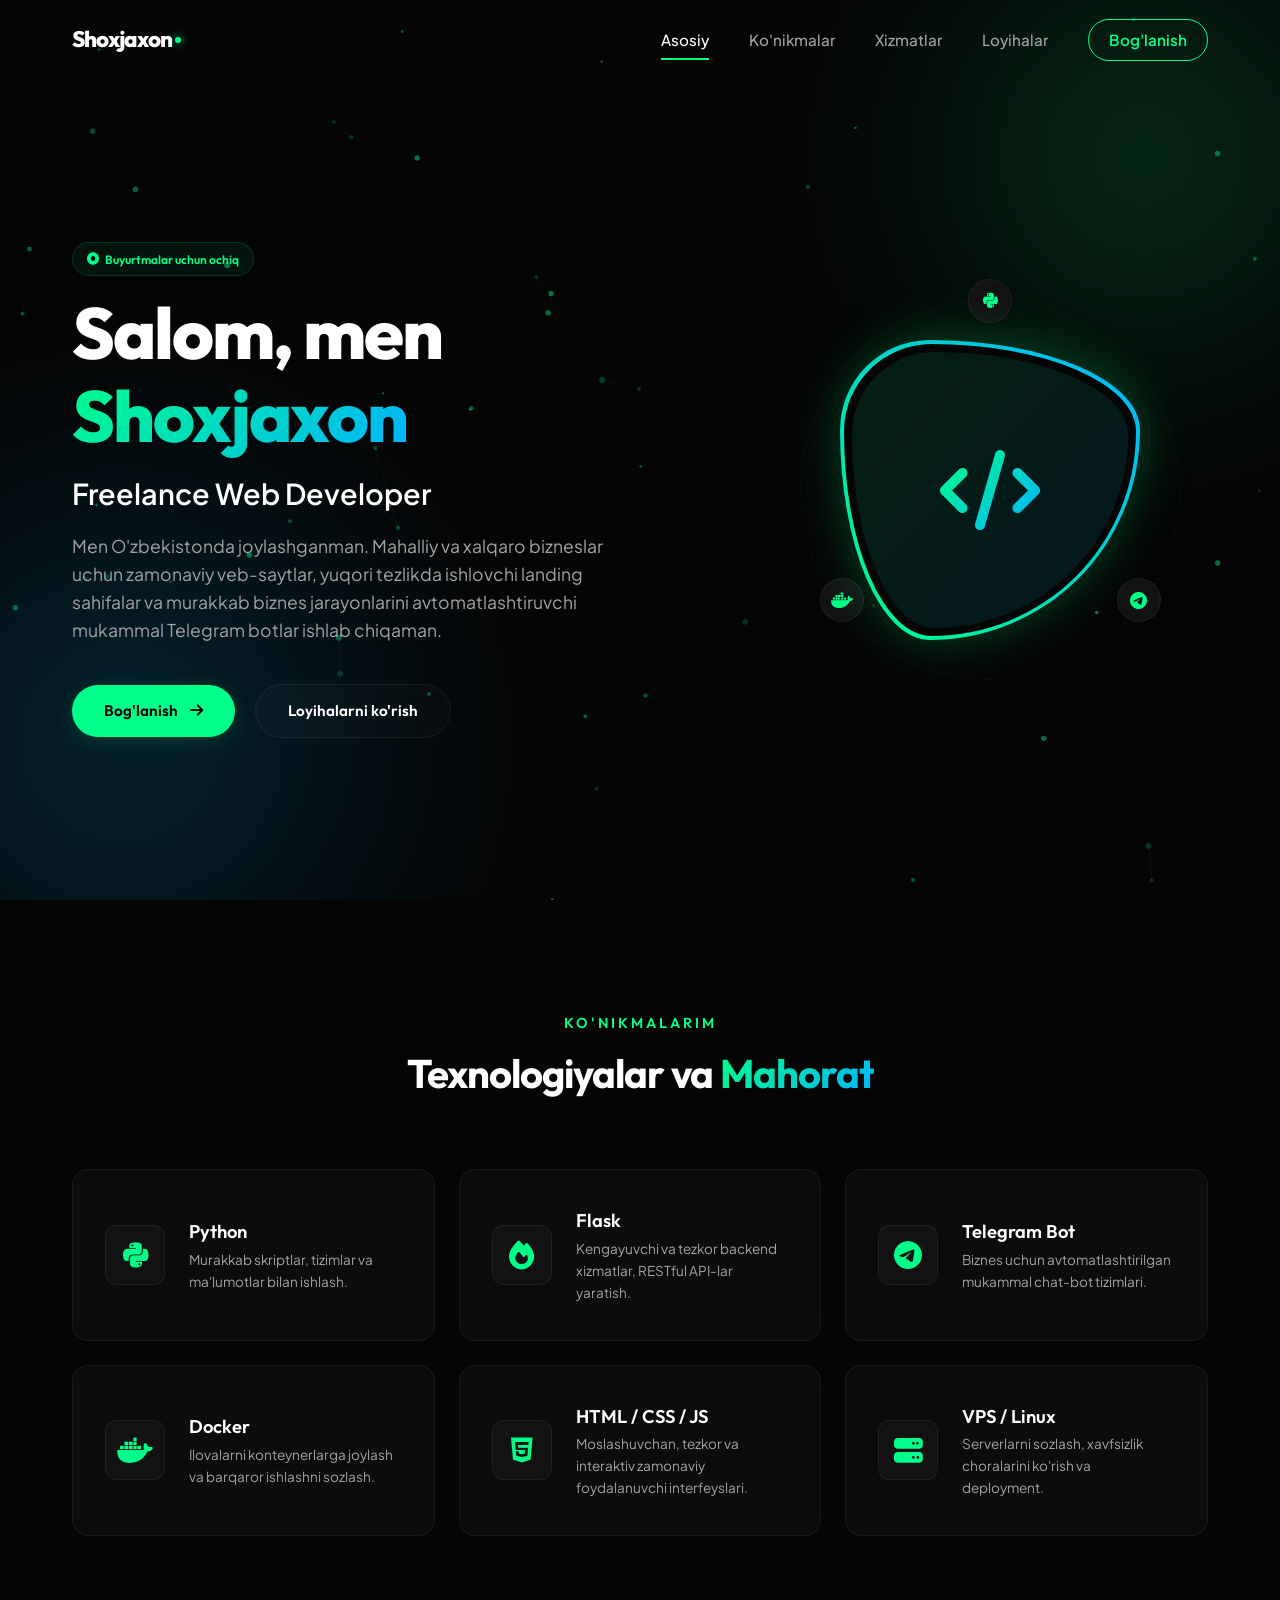
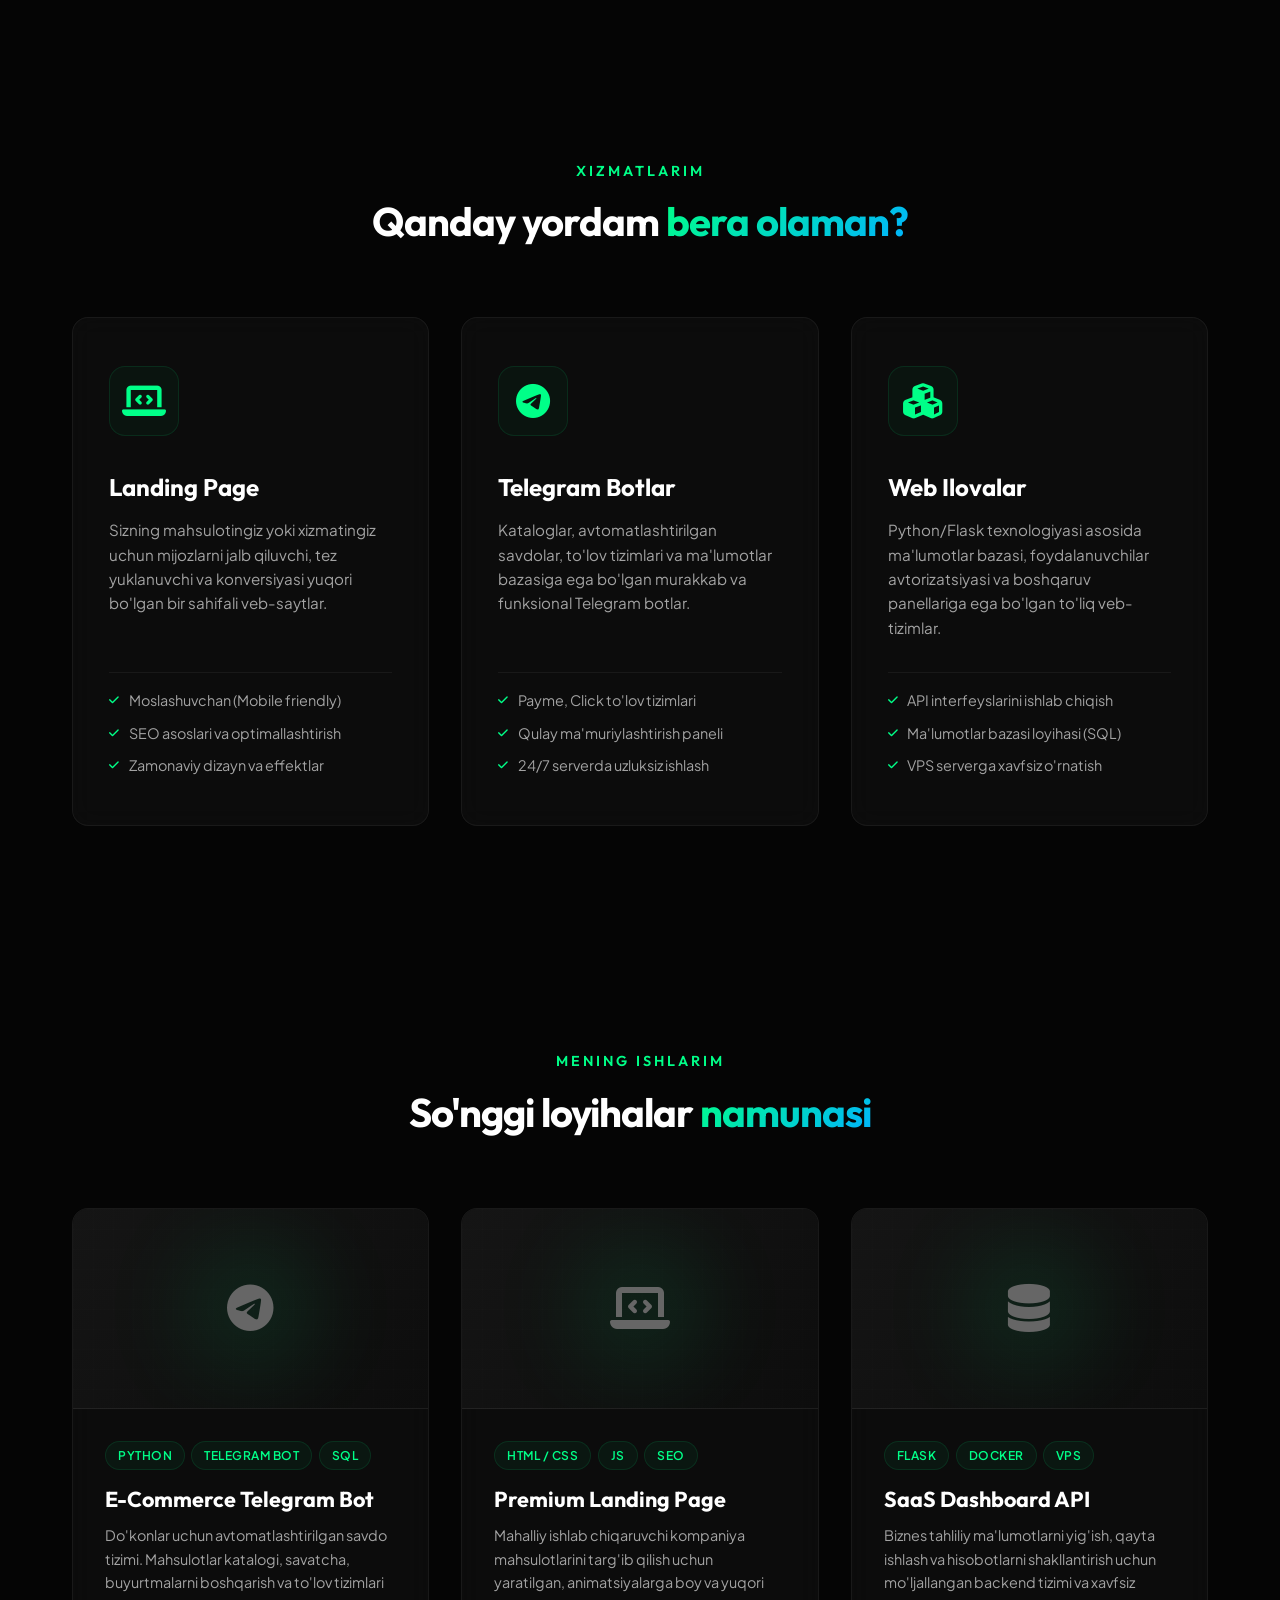
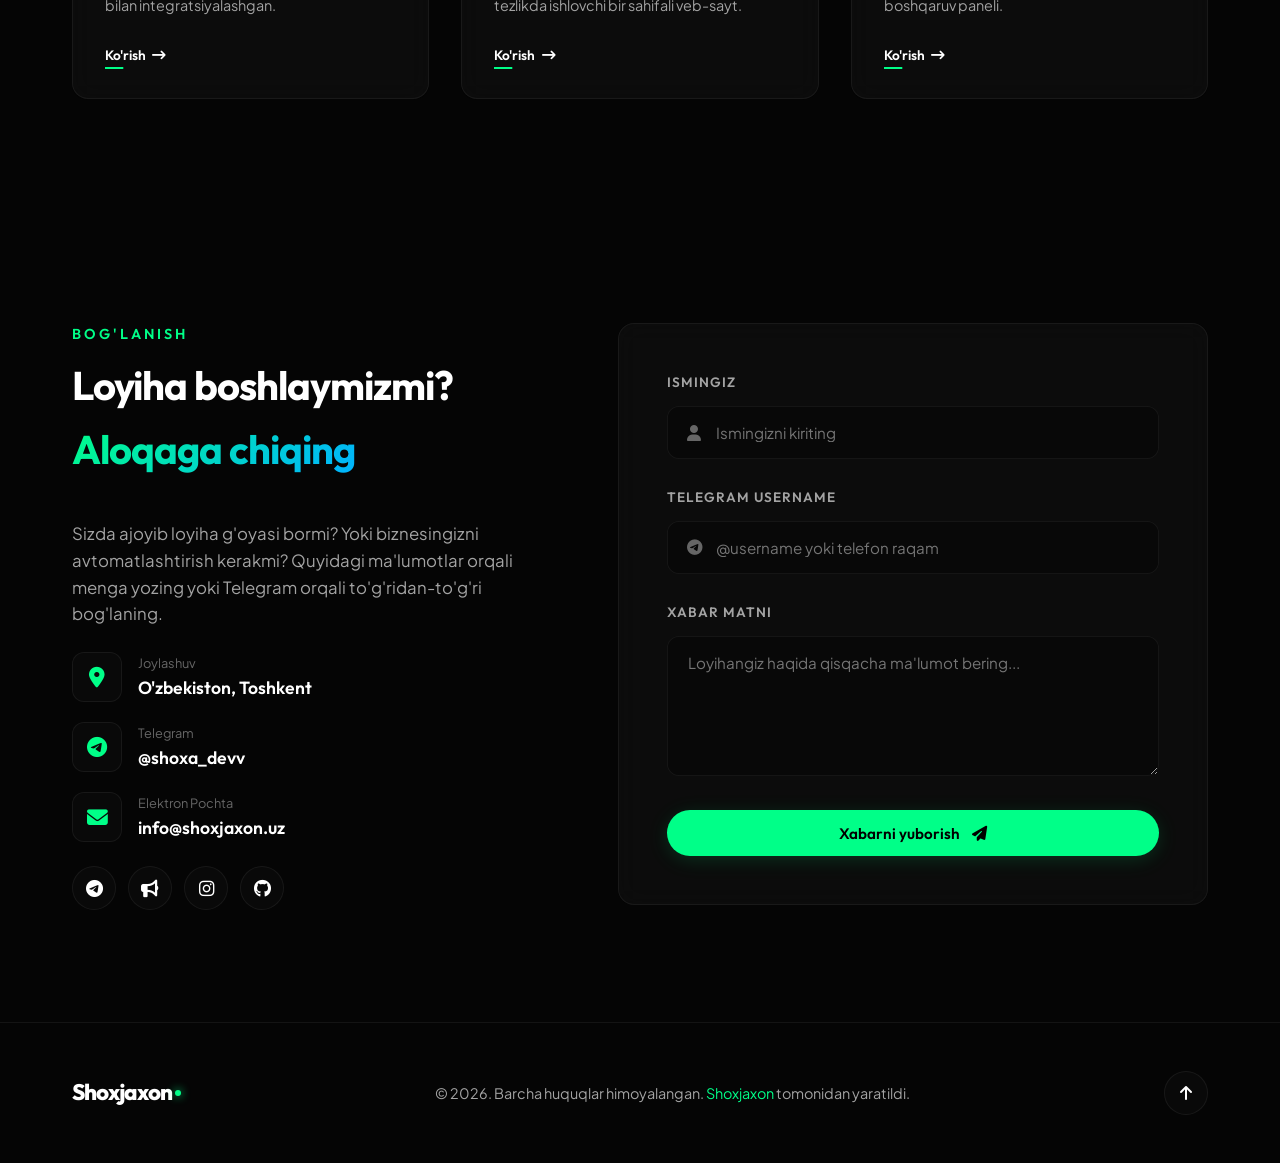
==== commit 1d379864: "Update index.html" ====
--- a/index.html
+++ b/index.html
@@ -263,7 +263,7 @@
             <p class="project-desc">
               Do'konlar uchun avtomatlashtirilgan savdo tizimi. Mahsulotlar katalogi, savatcha, buyurtmalarni boshqarish va to'lov tizimlari bilan integratsiyalashgan.
             </p>
-            <a href="#contact" class="project-btn">Ko'rish <i class="fas fa-arrow-right-long"></i></a>
+            <a href="https://t.me/for_orders_cafe_bot" target="_blank" rel="noopener" class="project-btn">Ko'rish <i class="fas fa-arrow-right-long"></i></a>
           </div>
         </div>
 
@@ -284,7 +284,7 @@
             <p class="project-desc">
               Mahalliy ishlab chiqaruvchi kompaniya mahsulotlarini targ'ib qilish uchun yaratilgan, animatsiyalarga boy va yuqori tezlikda ishlovchi bir sahifali veb-sayt.
             </p>
-            <a href="#contact" class="project-btn">Ko'rish <i class="fas fa-arrow-right-long"></i></a>
+            <a href="https://shoxa-devv.github.io/ladingpage/" target="_blank" rel="noopener" class="project-btn">Ko'rish <i class="fas fa-arrow-right-long"></i></a>
           </div>
         </div>
 
@@ -305,7 +305,7 @@
             <p class="project-desc">
               Biznes tahliliy ma'lumotlarni yig'ish, qayta ishlash va hisobotlarni shakllantirish uchun mo'ljallangan backend tizimi va xavfsiz boshqaruv paneli.
             </p>
-            <a href="#contact" class="project-btn">Ko'rish <i class="fas fa-arrow-right-long"></i></a>
+            <a href="https://shoxa-devv.github.io/admin_dashboard/" target="_blank" rel="noopener" class="project-btn">Ko'rish <i class="fas fa-arrow-right-long"></i></a>
           </div>
         </div>
       </div>
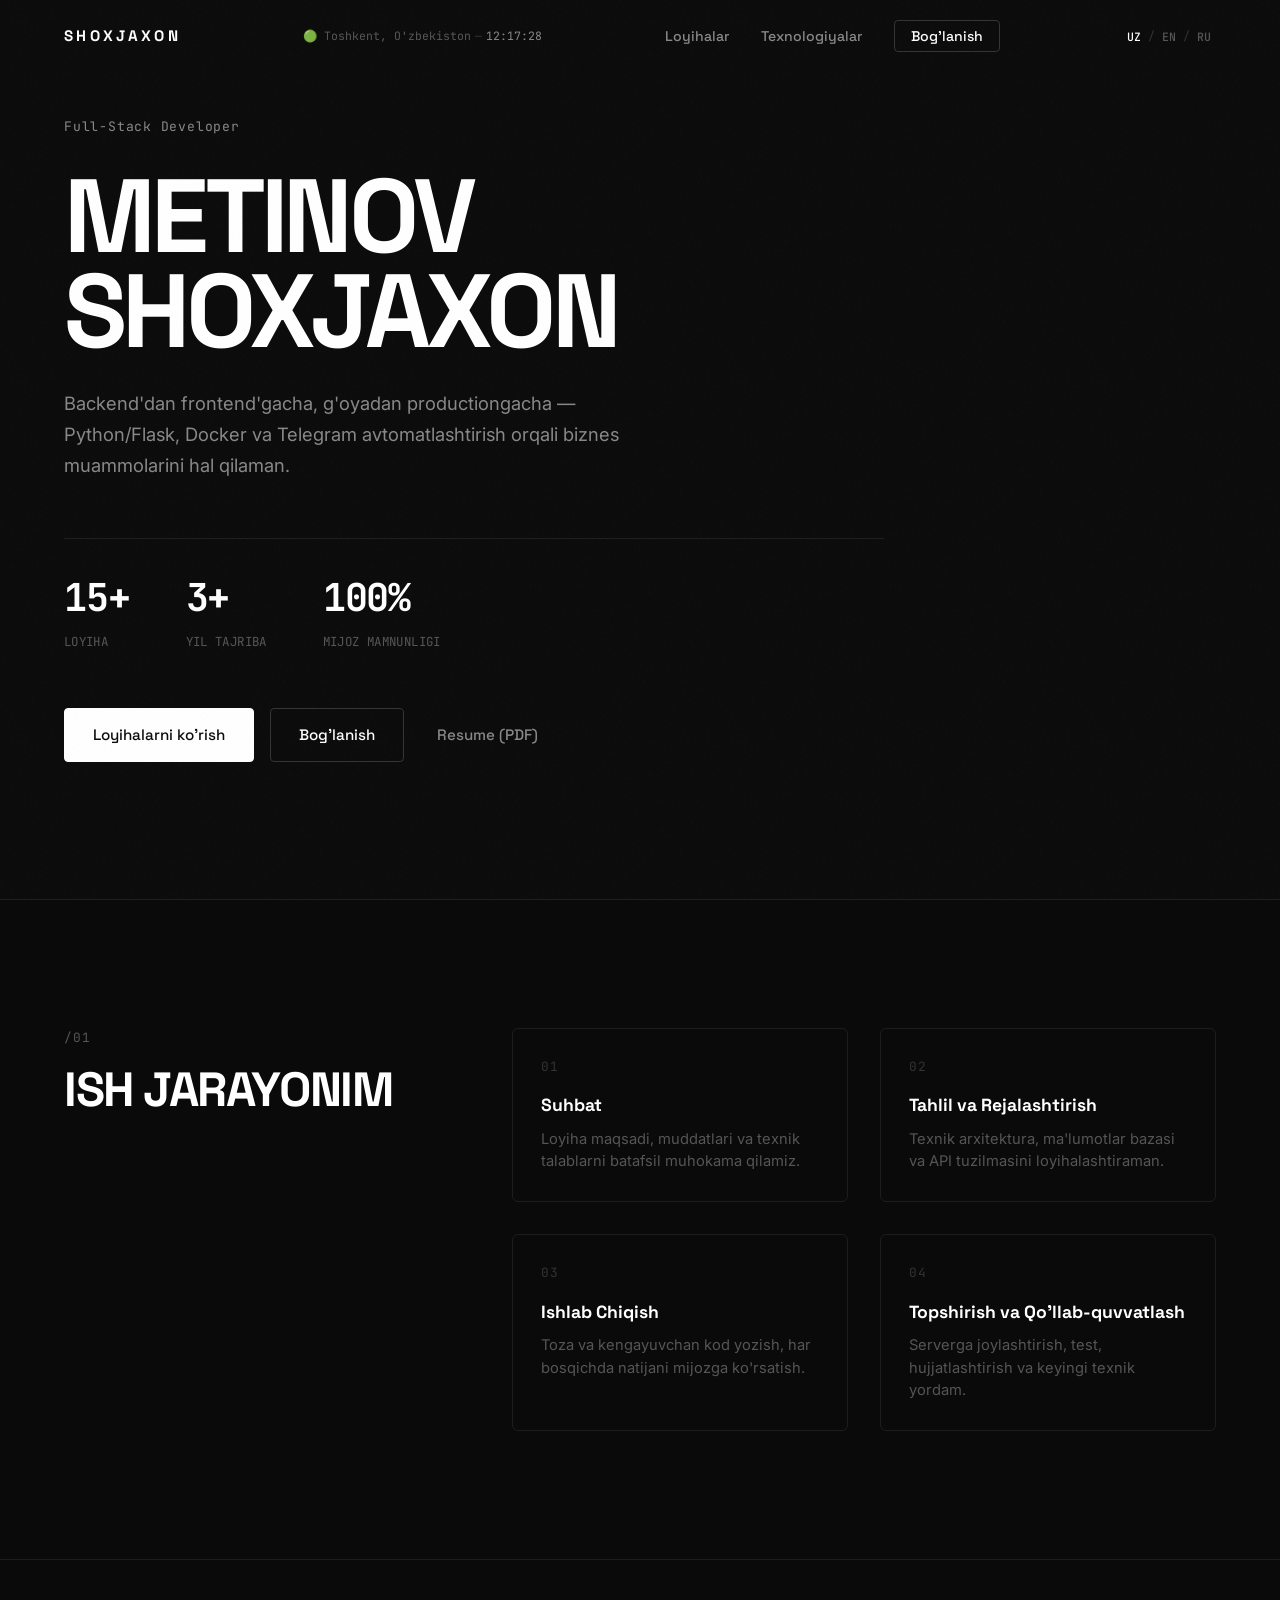
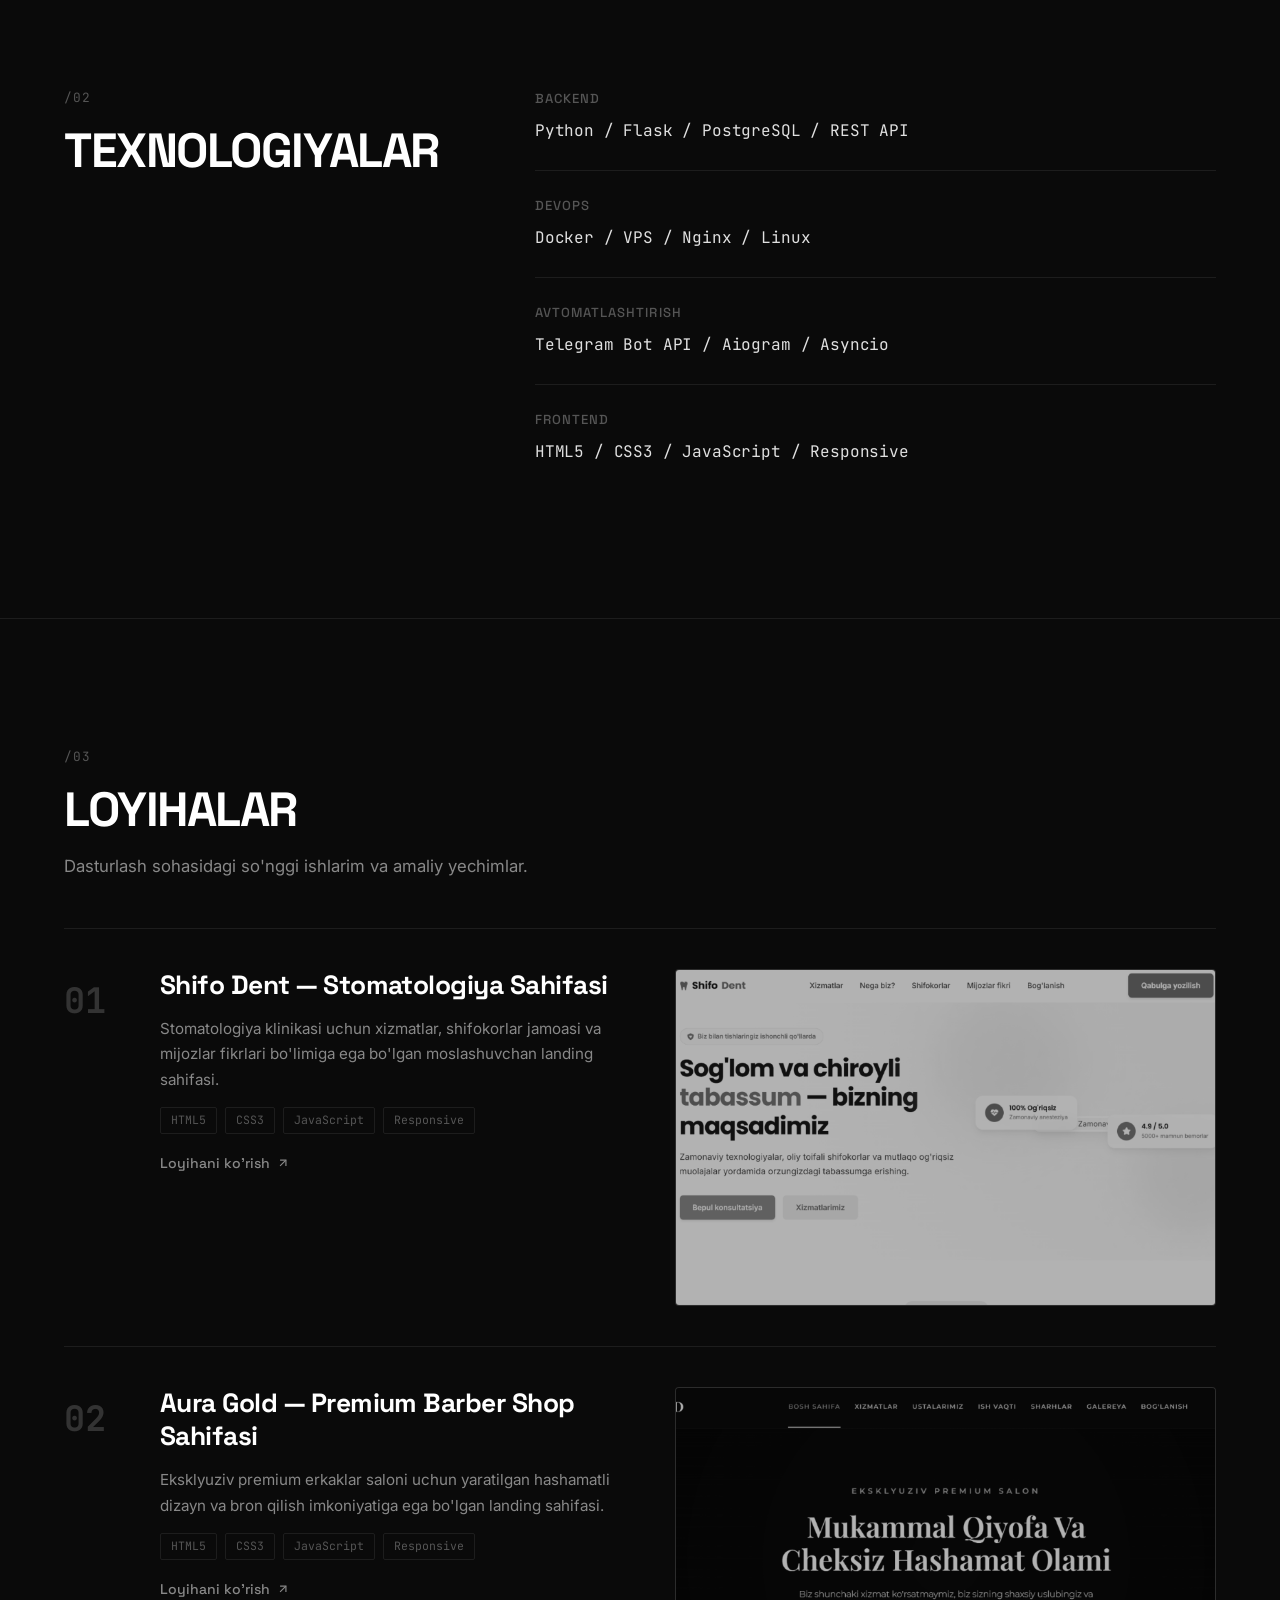
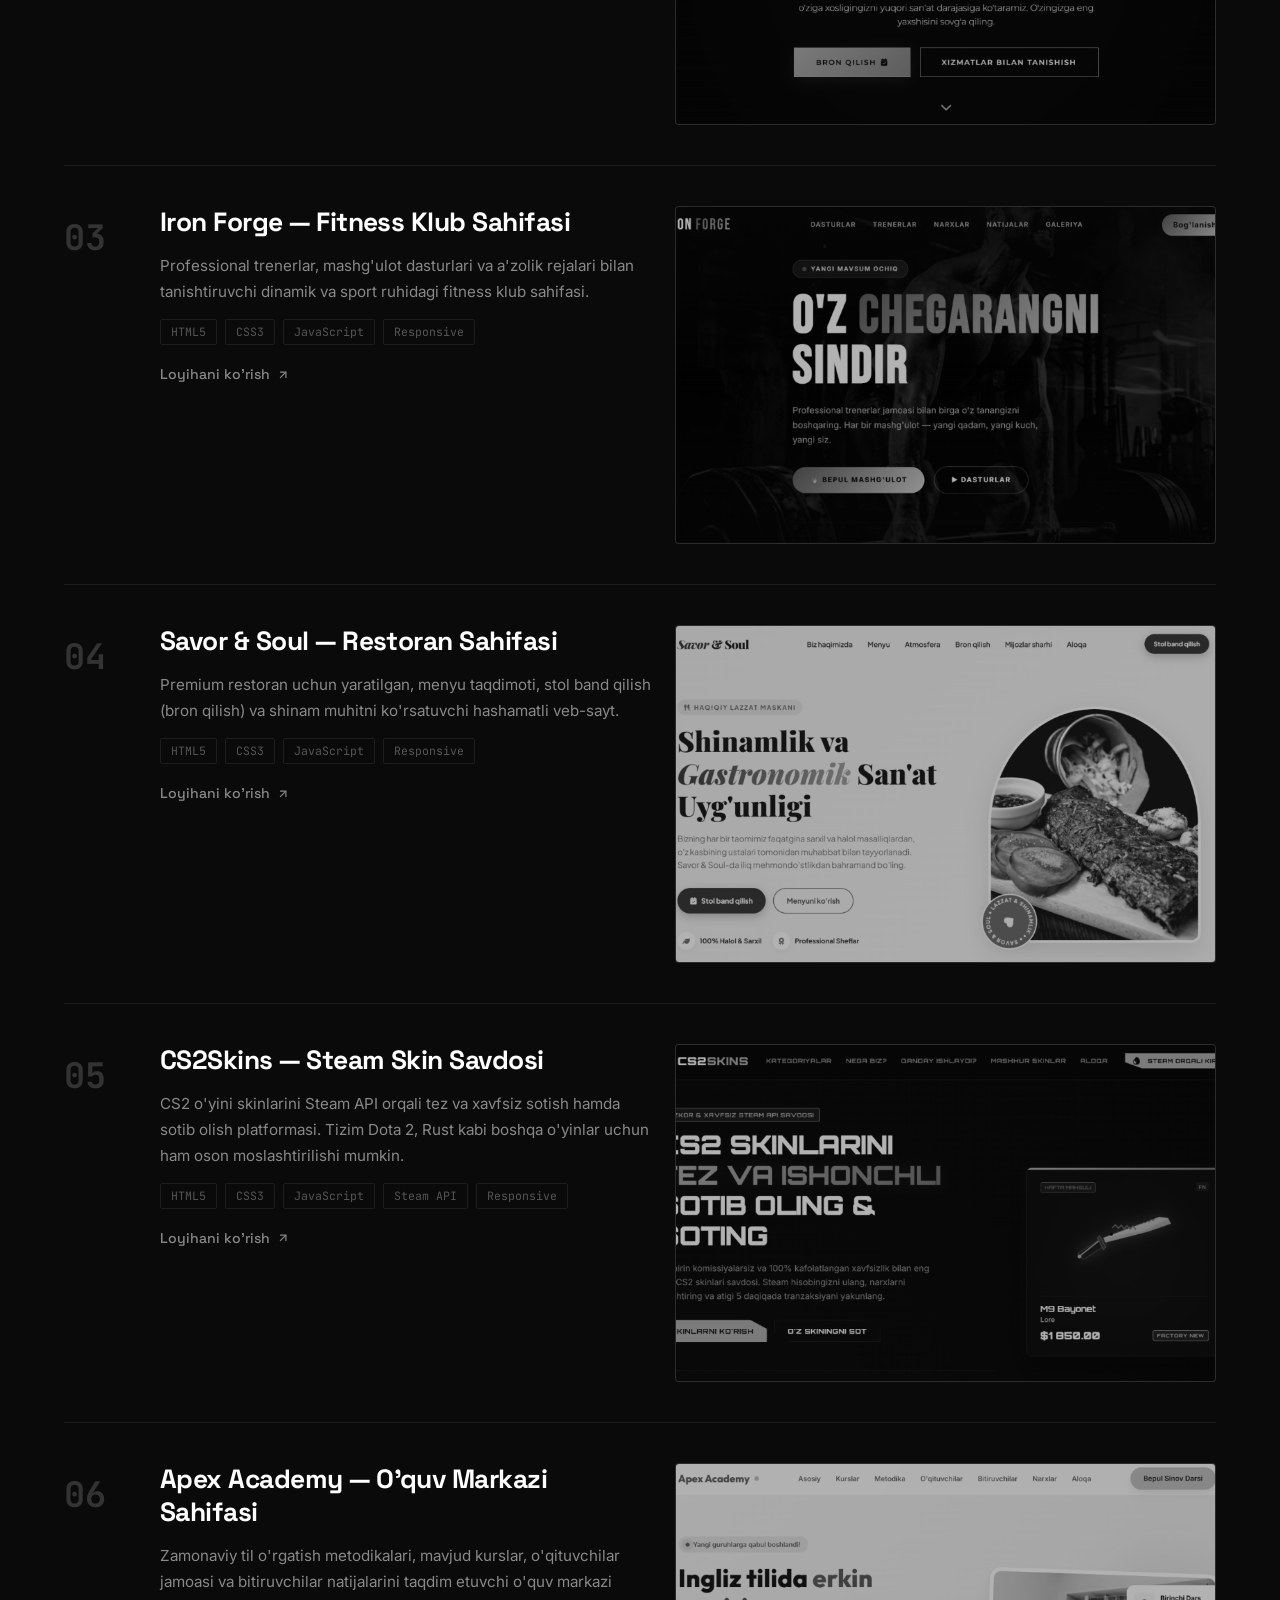
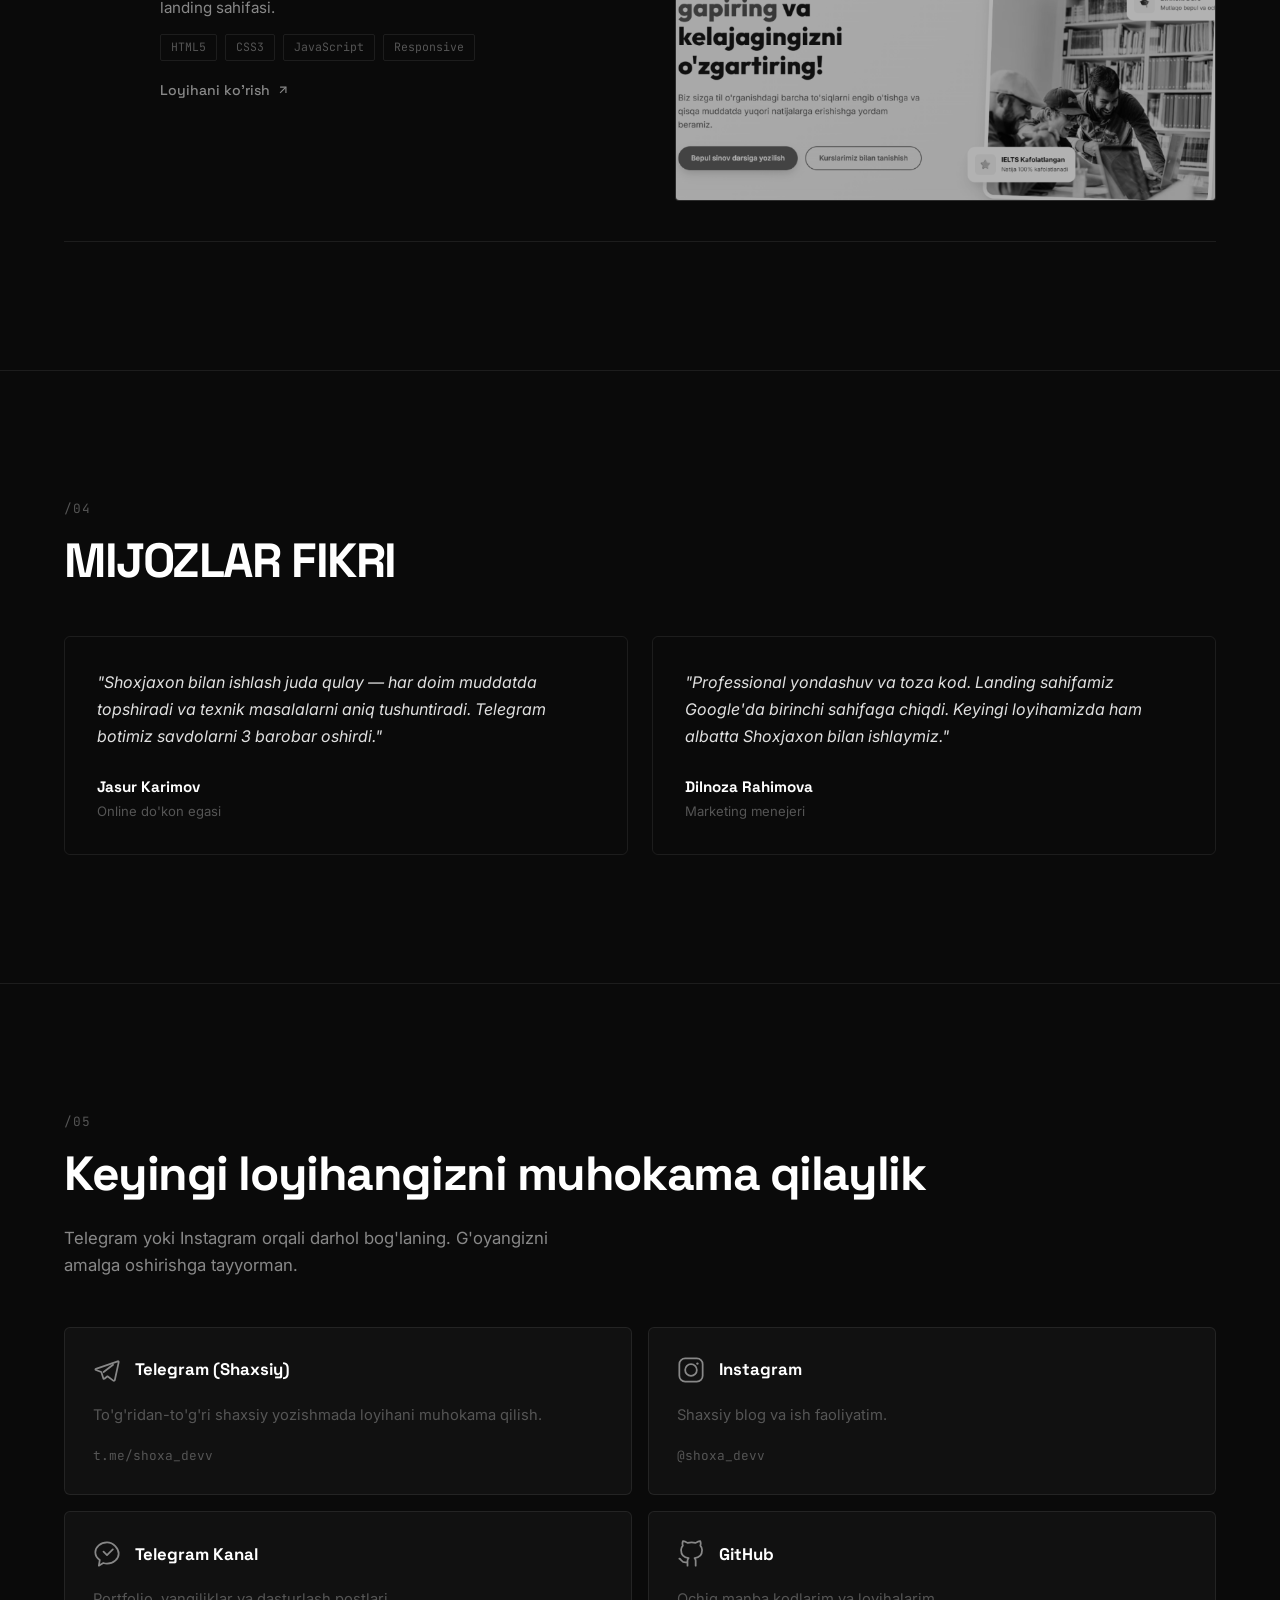
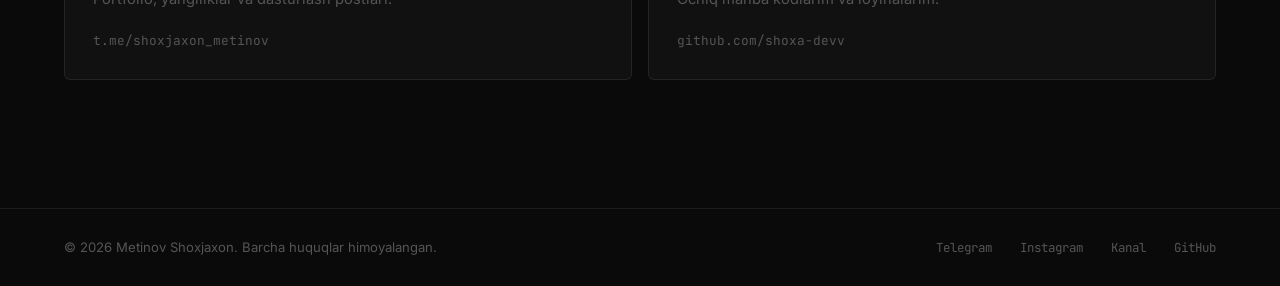
==== commit 34b88c51: "Deploy modern monochrome portfolio website" ====
--- a/index.html
+++ b/index.html
@@ -3,436 +3,244 @@
 <head>
   <meta charset="UTF-8">
   <meta name="viewport" content="width=device-width, initial-scale=1.0">
-  <meta name="description" content="Shoxjaxon - Freelancer Web Dasturchi. O'zbekistonda zamonaviy veb-saytlar, landing sahifalar va Telegram botlar yaratish xizmati.">
-  <title>Shoxjaxon | Freelancer Web Dasturchi</title>
-  
-  <!-- Font Awesome CDN -->
-  <link rel="stylesheet" href="https://cdnjs.cloudflare.com/ajax/libs/font-awesome/6.4.0/css/all.min.css">
-  
-  <!-- Custom Stylesheet -->
+  <meta name="description" content="Metinov Shoxjaxon — Full-Stack Developer. Python, Flask, Docker, Telegram Bot.">
+  <title>Metinov Shoxjaxon | Full-Stack Developer</title>
+  <link rel="icon" type="image/svg+xml" href="data:image/svg+xml,%3Csvg xmlns='http://www.w3.org/2000/svg' viewBox='0 0 32 32'%3E%3Crect width='32' height='32' rx='6' fill='%230a0a0a'/%3E%3Ctext x='50%25' y='54%25' dominant-baseline='middle' text-anchor='middle' fill='white' font-family='sans-serif' font-weight='700' font-size='18'%3ES%3C/text%3E%3C/svg%3E">
+  <meta name="theme-color" content="#0a0a0a">
+  <link rel="preconnect" href="https://fonts.googleapis.com">
+  <link rel="preconnect" href="https://fonts.gstatic.com" crossorigin>
+  <link href="https://fonts.googleapis.com/css2?family=Inter:wght@400;500;600&family=JetBrains+Mono:wght@400;500;700&family=Space+Grotesk:wght@500;700&display=swap" rel="stylesheet">
   <link rel="stylesheet" href="style.css">
 </head>
 <body>
 
-  <!-- Background elements -->
-  <canvas id="particle-canvas"></canvas>
-  <div class="ambient-glows">
-    <div class="glow-sphere glow-1"></div>
-    <div class="glow-sphere glow-2"></div>
-  </div>
-
-  <!-- Header -->
+  <!-- ========== HEADER ========== -->
   <header class="header" id="header">
-    <div class="container">
-      <a href="#home" class="logo">
-        Shoxjaxon<span class="logo-dot"></span>
-      </a>
-      
-      <nav class="nav" id="nav-menu">
-        <ul>
-          <li><a href="#home" class="nav-link active">Asosiy</a></li>
-          <li><a href="#skills" class="nav-link">Ko'nikmalar</a></li>
-          <li><a href="#services" class="nav-link">Xizmatlar</a></li>
-          <li><a href="#projects" class="nav-link">Loyihalar</a></li>
-          <li><a href="#contact" class="nav-link nav-cta">Bog'lanish</a></li>
+    <div class="container header-inner">
+      <a href="#home" class="logo">SHOXJAXON</a>
+
+      <div class="header-meta mono">
+        <span id="location-label" data-i18n="location">🟢 Toshkent, O'zbekiston</span>
+        <span class="meta-sep">—</span>
+        <span id="clock">00:00:00</span>
+      </div>
+
+      <nav class="nav" id="nav">
+        <ul class="nav-list">
+          <li><a href="#projects" class="nav-link" data-i18n="nav_projects">Loyihalar</a></li>
+          <li><a href="#stack" class="nav-link" data-i18n="nav_stack">Texnologiyalar</a></li>
+          <li><a href="#contact" class="nav-link nav-cta" data-i18n="nav_contact">Bog'lanish</a></li>
         </ul>
+        <div class="lang-switch mobile-lang">
+          <button class="lang-btn active" data-lang="uz">UZ</button>
+          <span class="lang-sep">/</span>
+          <button class="lang-btn" data-lang="en">EN</button>
+          <span class="lang-sep">/</span>
+          <button class="lang-btn" data-lang="ru">RU</button>
+        </div>
       </nav>
-      
-      <div class="menu-toggle" id="menu-toggle">
-        <span></span>
-        <span></span>
-        <span></span>
-      </div>
+
+      <div class="lang-switch desktop-lang">
+        <button class="lang-btn active" data-lang="uz">UZ</button>
+        <span class="lang-sep">/</span>
+        <button class="lang-btn" data-lang="en">EN</button>
+        <span class="lang-sep">/</span>
+        <button class="lang-btn" data-lang="ru">RU</button>
+      </div>
+
+      <button class="burger" id="burger" aria-label="Menu" aria-expanded="false">
+        <span></span><span></span>
+      </button>
     </div>
   </header>
 
-  <!-- Hero Section -->
+  <!-- ========== HERO ========== -->
   <section class="hero" id="home">
     <div class="container">
-      <div class="hero-wrapper">
-        <div class="hero-content reveal">
-          <div class="hero-badge">
-            <i class="fas fa-circle-dot"></i> Buyurtmalar uchun ochiq
-          </div>
-          <h1 class="hero-title">
-            Salom, men <br><span class="name">Shoxjaxon</span>
-          </h1>
-          <h2 class="hero-subtitle">
-            Freelance Web Developer
-          </h2>
-          <p class="hero-desc">
-            Men O'zbekistonda joylashganman. Mahalliy va xalqaro bizneslar uchun zamonaviy veb-saytlar, yuqori tezlikda ishlovchi landing sahifalar va murakkab biznes jarayonlarini avtomatlashtiruvchi mukammal Telegram botlar ishlab chiqaman.
-          </p>
-          <div class="hero-actions">
-            <a href="#contact" class="btn btn-primary">Bog'lanish <i class="fas fa-arrow-right"></i></a>
-            <a href="#projects" class="btn btn-secondary">Loyihalarni ko'rish</a>
-          </div>
-        </div>
-        
-        <div class="hero-visual reveal reveal-delay-2">
-          <!-- Animated Tech Orbits -->
-          <div class="tech-orbits">
-            <div class="orbit-node node-1" title="Python">
-              <i class="fab fa-python"></i>
-            </div>
-            <div class="orbit-node node-2" title="Docker">
-              <i class="fab fa-docker"></i>
-            </div>
-            <div class="orbit-node node-3" title="Telegram Bot">
-              <i class="fab fa-telegram"></i>
-            </div>
-          </div>
-          <!-- Morphing Central Sphere -->
-          <div class="visual-sphere">
-            <div class="visual-sphere-inner">
-              <i class="fas fa-code"></i>
-            </div>
-          </div>
-        </div>
-      </div>
-    </div>
-  </section>
-
-  <!-- Skills Section -->
-  <section class="section" id="skills">
-    <div class="container">
-      <div class="section-header reveal">
-        <span class="section-subtitle">Ko'nikmalarim</span>
-        <h2 class="section-title">Texnologiyalar va <span>Mahorat</span></h2>
-      </div>
-      
-      <div class="skills-grid">
-        <!-- Skill 1 -->
-        <div class="skill-card glass-card reveal">
-          <div class="skill-icon-box">
-            <i class="fab fa-python"></i>
-          </div>
-          <div class="skill-info">
-            <h3 class="skill-name">Python</h3>
-            <p class="skill-desc">Murakkab skriptlar, tizimlar va ma'lumotlar bilan ishlash.</p>
-          </div>
-        </div>
-        
-        <!-- Skill 2 -->
-        <div class="skill-card glass-card reveal reveal-delay-1">
-          <div class="skill-icon-box">
-            <i class="fas fa-fire"></i>
-          </div>
-          <div class="skill-info">
-            <h3 class="skill-name">Flask</h3>
-            <p class="skill-desc">Kengayuvchi va tezkor backend xizmatlar, RESTful API-lar yaratish.</p>
-          </div>
-        </div>
-
-        <!-- Skill 3 -->
-        <div class="skill-card glass-card reveal reveal-delay-2">
-          <div class="skill-icon-box">
-            <i class="fab fa-telegram"></i>
-          </div>
-          <div class="skill-info">
-            <h3 class="skill-name">Telegram Bot</h3>
-            <p class="skill-desc">Biznes uchun avtomatlashtirilgan mukammal chat-bot tizimlari.</p>
-          </div>
-        </div>
-
-        <!-- Skill 4 -->
-        <div class="skill-card glass-card reveal">
-          <div class="skill-icon-box">
-            <i class="fab fa-docker"></i>
-          </div>
-          <div class="skill-info">
-            <h3 class="skill-name">Docker</h3>
-            <p class="skill-desc">Ilovalarni konteynerlarga joylash va barqaror ishlashni sozlash.</p>
-          </div>
-        </div>
-
-        <!-- Skill 5 -->
-        <div class="skill-card glass-card reveal reveal-delay-1">
-          <div class="skill-icon-box">
-            <i class="fab fa-html5"></i>
-          </div>
-          <div class="skill-info">
-            <h3 class="skill-name">HTML / CSS / JS</h3>
-            <p class="skill-desc">Moslashuvchan, tezkor va interaktiv zamonaviy foydalanuvchi interfeyslari.</p>
-          </div>
-        </div>
-
-        <!-- Skill 6 -->
-        <div class="skill-card glass-card reveal reveal-delay-2">
-          <div class="skill-icon-box">
-            <i class="fas fa-server"></i>
-          </div>
-          <div class="skill-info">
-            <h3 class="skill-name">VPS / Linux</h3>
-            <p class="skill-desc">Serverlarni sozlash, xavfsizlik choralarini ko'rish va deployment.</p>
-          </div>
-        </div>
-      </div>
-    </div>
-  </section>
-
-  <!-- Services Section -->
-  <section class="section" id="services">
-    <div class="container">
-      <div class="section-header reveal">
-        <span class="section-subtitle">Xizmatlarim</span>
-        <h2 class="section-title">Qanday yordam <span>bera olaman?</span></h2>
-      </div>
-      
-      <div class="services-grid">
-        <!-- Service 1 -->
-        <div class="service-card glass-card reveal">
-          <div class="service-icon-wrapper">
-            <div class="service-icon">
-              <i class="fas fa-laptop-code"></i>
-            </div>
-          </div>
-          <h3 class="service-title">Landing Page</h3>
-          <p class="service-description">
-            Sizning mahsulotingiz yoki xizmatingiz uchun mijozlarni jalb qiluvchi, tez yuklanuvchi va konversiyasi yuqori bo'lgan bir sahifali veb-saytlar.
-          </p>
-          <ul class="service-list">
-            <li class="service-item"><i class="fas fa-check"></i> Moslashuvchan (Mobile friendly)</li>
-            <li class="service-item"><i class="fas fa-check"></i> SEO asoslari va optimallashtirish</li>
-            <li class="service-item"><i class="fas fa-check"></i> Zamonaviy dizayn va effektlar</li>
-          </ul>
-        </div>
-
-        <!-- Service 2 -->
-        <div class="service-card glass-card reveal reveal-delay-1">
-          <div class="service-icon-wrapper">
-            <div class="service-icon">
-              <i class="fab fa-telegram"></i>
-            </div>
-          </div>
-          <h3 class="service-title">Telegram Botlar</h3>
-          <p class="service-description">
-            Kataloglar, avtomatlashtirilgan savdolar, to'lov tizimlari va ma'lumotlar bazasiga ega bo'lgan murakkab va funksional Telegram botlar.
-          </p>
-          <ul class="service-list">
-            <li class="service-item"><i class="fas fa-check"></i> Payme, Click to'lov tizimlari</li>
-            <li class="service-item"><i class="fas fa-check"></i> Qulay ma'muriylashtirish paneli</li>
-            <li class="service-item"><i class="fas fa-check"></i> 24/7 serverda uzluksiz ishlash</li>
-          </ul>
-        </div>
-
-        <!-- Service 3 -->
-        <div class="service-card glass-card reveal reveal-delay-2">
-          <div class="service-icon-wrapper">
-            <div class="service-icon">
-              <i class="fas fa-cubes"></i>
-            </div>
-          </div>
-          <h3 class="service-title">Web Ilovalar</h3>
-          <p class="service-description">
-            Python/Flask texnologiyasi asosida ma'lumotlar bazasi, foydalanuvchilar avtorizatsiyasi va boshqaruv panellariga ega bo'lgan to'liq veb-tizimlar.
-          </p>
-          <ul class="service-list">
-            <li class="service-item"><i class="fas fa-check"></i> API interfeyslarini ishlab chiqish</li>
-            <li class="service-item"><i class="fas fa-check"></i> Ma'lumotlar bazasi loyihasi (SQL)</li>
-            <li class="service-item"><i class="fas fa-check"></i> VPS serverga xavfsiz o'rnatish</li>
-          </ul>
-        </div>
-      </div>
-    </div>
-  </section>
-
-  <!-- Projects Section -->
+      <div class="hero-inner">
+        <span class="hero-label mono anim-up anim-d1" data-i18n="hero_badge">Full-Stack Developer</span>
+        <h1 class="hero-title anim-up anim-d2" data-i18n="hero_title">METINOV SHOXJAXON</h1>
+        <p class="hero-desc anim-up anim-d3" data-i18n="hero_desc">Backend'dan frontend'gacha, g'oyadan productiongacha — Python/Flask, Docker va Telegram avtomatlashtirish orqali biznes muammolarini hal qilaman.</p>
+
+        <div class="stats anim-up anim-d4">
+          <div class="stat">
+            <span class="stat-value mono" data-i18n="stat1_val">15+</span>
+            <span class="stat-key mono" data-i18n="stat1_key">loyiha</span>
+          </div>
+          <div class="stat">
+            <span class="stat-value mono" data-i18n="stat2_val">3+</span>
+            <span class="stat-key mono" data-i18n="stat2_key">yil tajriba</span>
+          </div>
+          <div class="stat">
+            <span class="stat-value mono" data-i18n="stat3_val">100%</span>
+            <span class="stat-key mono" data-i18n="stat3_key">mijoz mamnunligi</span>
+          </div>
+        </div>
+
+        <div class="hero-ctas anim-up anim-d5">
+          <a href="#projects" class="btn btn-solid" data-i18n="cta_projects">Loyihalarni ko'rish</a>
+          <a href="#contact" class="btn btn-outline" data-i18n="cta_contact">Bog'lanish</a>
+          <a href="resume.html" target="_blank" rel="noopener noreferrer" class="btn btn-ghost" data-i18n="cta_resume">
+            <svg width="16" height="16" viewBox="0 0 24 24" fill="none" stroke="currentColor" stroke-width="2"><path d="M12 5v14M5 12l7 7 7-7"/></svg>
+            Resume (PDF)
+          </a>
+        </div>
+      </div>
+    </div>
+  </section>
+
+  <!-- ========== PROCESS ========== -->
+  <section class="section" id="process">
+    <div class="container">
+      <div class="two-col">
+        <div class="col-left reveal">
+          <span class="sec-num mono">/01</span>
+          <h2 class="sec-title" data-i18n="process_title">Ish Jarayonim</h2>
+        </div>
+        <div class="col-right reveal reveal-d1">
+          <div class="process-steps">
+            <div class="step">
+              <span class="step-num mono">01</span>
+              <h3 class="step-name" data-i18n="step1_name">Suhbat</h3>
+              <p class="step-desc" data-i18n="step1_desc">Loyiha maqsadi, muddatlari va texnik talablarni batafsil muhokama qilamiz.</p>
+            </div>
+            <div class="step">
+              <span class="step-num mono">02</span>
+              <h3 class="step-name" data-i18n="step2_name">Tahlil va Rejalashtirish</h3>
+              <p class="step-desc" data-i18n="step2_desc">Texnik arxitektura, ma'lumotlar bazasi va API tuzilmasini loyihalashtiraman.</p>
+            </div>
+            <div class="step">
+              <span class="step-num mono">03</span>
+              <h3 class="step-name" data-i18n="step3_name">Ishlab Chiqish</h3>
+              <p class="step-desc" data-i18n="step3_desc">Toza va kengayuvchan kod yozish, har bosqichda natijani mijozga ko'rsatish.</p>
+            </div>
+            <div class="step">
+              <span class="step-num mono">04</span>
+              <h3 class="step-name" data-i18n="step4_name">Topshirish va Qo'llab-quvvatlash</h3>
+              <p class="step-desc" data-i18n="step4_desc">Serverga joylashtirish, test, hujjatlashtirish va keyingi texnik yordam.</p>
+            </div>
+          </div>
+        </div>
+      </div>
+    </div>
+  </section>
+
+  <!-- ========== STACK ========== -->
+  <section class="section" id="stack">
+    <div class="container">
+      <div class="two-col">
+        <div class="col-left reveal">
+          <span class="sec-num mono">/02</span>
+          <h2 class="sec-title" data-i18n="stack_title">Texnologiyalar</h2>
+        </div>
+        <div class="col-right reveal reveal-d1">
+          <div class="cat">
+            <h3 class="cat-label" data-i18n="stack_backend">Backend</h3>
+            <p class="cat-items mono">Python / Flask / PostgreSQL / REST API</p>
+          </div>
+          <div class="cat">
+            <h3 class="cat-label" data-i18n="stack_devops">DevOps</h3>
+            <p class="cat-items mono">Docker / VPS / Nginx / Linux</p>
+          </div>
+          <div class="cat">
+            <h3 class="cat-label" data-i18n="stack_auto">Avtomatlashtirish</h3>
+            <p class="cat-items mono">Telegram Bot API / Aiogram / Asyncio</p>
+          </div>
+          <div class="cat">
+            <h3 class="cat-label" data-i18n="stack_frontend">Frontend</h3>
+            <p class="cat-items mono">HTML5 / CSS3 / JavaScript / Responsive</p>
+          </div>
+        </div>
+      </div>
+    </div>
+  </section>
+
+  <!-- ========== PROJECTS ========== -->
   <section class="section" id="projects">
     <div class="container">
-      <div class="section-header reveal">
-        <span class="section-subtitle">Mening ishlarim</span>
-        <h2 class="section-title">So'nggi loyihalar <span>namunasi</span></h2>
-      </div>
-      
-      <div class="projects-grid">
-        <!-- Project 1 -->
-        <div class="project-card glass-card reveal">
-          <div class="project-media">
-            <div class="project-media-pattern"></div>
-            <div class="project-media-glow"></div>
-            <i class="fab fa-telegram project-media-icon"></i>
-          </div>
-          <div class="project-content">
-            <div class="project-tags">
-              <span class="project-tag">Python</span>
-              <span class="project-tag">Telegram Bot</span>
-              <span class="project-tag">SQL</span>
-            </div>
-            <h3 class="project-title">E-Commerce Telegram Bot</h3>
-            <p class="project-desc">
-              Do'konlar uchun avtomatlashtirilgan savdo tizimi. Mahsulotlar katalogi, savatcha, buyurtmalarni boshqarish va to'lov tizimlari bilan integratsiyalashgan.
-            </p>
-            <a href="https://t.me/for_orders_cafe_bot" target="_blank" rel="noopener" class="project-btn">Ko'rish <i class="fas fa-arrow-right-long"></i></a>
-          </div>
-        </div>
-
-        <!-- Project 2 -->
-        <div class="project-card glass-card reveal reveal-delay-1">
-          <div class="project-media">
-            <div class="project-media-pattern"></div>
-            <div class="project-media-glow"></div>
-            <i class="fas fa-laptop-code project-media-icon"></i>
-          </div>
-          <div class="project-content">
-            <div class="project-tags">
-              <span class="project-tag">HTML / CSS</span>
-              <span class="project-tag">JS</span>
-              <span class="project-tag">SEO</span>
-            </div>
-            <h3 class="project-title">Premium Landing Page</h3>
-            <p class="project-desc">
-              Mahalliy ishlab chiqaruvchi kompaniya mahsulotlarini targ'ib qilish uchun yaratilgan, animatsiyalarga boy va yuqori tezlikda ishlovchi bir sahifali veb-sayt.
-            </p>
-            <a href="https://shoxa-devv.github.io/ladingpage/" target="_blank" rel="noopener" class="project-btn">Ko'rish <i class="fas fa-arrow-right-long"></i></a>
-          </div>
-        </div>
-
-        <!-- Project 3 -->
-        <div class="project-card glass-card reveal reveal-delay-2">
-          <div class="project-media">
-            <div class="project-media-pattern"></div>
-            <div class="project-media-glow"></div>
-            <i class="fas fa-database project-media-icon"></i>
-          </div>
-          <div class="project-content">
-            <div class="project-tags">
-              <span class="project-tag">Flask</span>
-              <span class="project-tag">Docker</span>
-              <span class="project-tag">VPS</span>
-            </div>
-            <h3 class="project-title">SaaS Dashboard API</h3>
-            <p class="project-desc">
-              Biznes tahliliy ma'lumotlarni yig'ish, qayta ishlash va hisobotlarni shakllantirish uchun mo'ljallangan backend tizimi va xavfsiz boshqaruv paneli.
-            </p>
-            <a href="https://shoxa-devv.github.io/admin_dashboard/" target="_blank" rel="noopener" class="project-btn">Ko'rish <i class="fas fa-arrow-right-long"></i></a>
-          </div>
-        </div>
-      </div>
-    </div>
-  </section>
-
-  <!-- Contact Section -->
-  <section class="section" id="contact">
-    <div class="container">
-      <div class="contact-wrapper">
-        <!-- Contact Info -->
-        <div class="contact-info-panel reveal">
-          <div class="contact-title-group">
-            <span class="section-subtitle">Bog'lanish</span>
-            <h2 class="section-title">Loyiha boshlaymizmi? <span>Aloqaga chiqing</span></h2>
-          </div>
-          <p class="contact-intro">
-            Sizda ajoyib loyiha g'oyasi bormi? Yoki biznesingizni avtomatlashtirish kerakmi? Quyidagi ma'lumotlar orqali menga yozing yoki Telegram orqali to'g'ridan-to'g'ri bog'laning.
-          </p>
-          
-          <div class="contact-details">
-            <!-- Location -->
-            <div class="contact-item">
-              <div class="contact-icon">
-                <i class="fas fa-location-dot"></i>
-              </div>
-              <div class="contact-meta">
-                <span>Joylashuv</span>
-                <p>O'zbekiston, Toshkent</p>
-              </div>
-            </div>
-            
-            <!-- Telegram Link -->
-            <div class="contact-item">
-              <div class="contact-icon">
-                <i class="fab fa-telegram"></i>
-              </div>
-              <div class="contact-meta">
-                <span>Telegram</span>
-                <a href="https://t.me/shoxa_devv" target="_blank" rel="noopener">@shoxa_devv</a>
-              </div>
-            </div>
-
-            <!-- Email -->
-            <div class="contact-item">
-              <div class="contact-icon">
-                <i class="fas fa-envelope"></i>
-              </div>
-              <div class="contact-meta">
-                <span>Elektron Pochta</span>
-                <a href="mailto:info@shoxjaxon.uz">info@shoxjaxon.uz</a>
-              </div>
-            </div>
-          </div>
-
-          <!-- Social Links -->
-          <div class="social-links">
-            <a href="https://t.me/shoxa_devv" target="_blank" rel="noopener" class="social-btn" title="Telegram">
-              <i class="fab fa-telegram"></i>
-            </a>
-            <a href="https://t.me/shoxjaxon_metinov" target="_blank" rel="noopener" class="social-btn" title="Telegram Kanal">
-              <i class="fas fa-bullhorn"></i>
-            </a>
-            <a href="https://www.instagram.com/shoxa_devv?igsh=MWJ1Z2ZndDg5Z2M1bQ%3D%3D&utm_source=qr" target="_blank" rel="noopener" class="social-btn" title="Instagram">
-              <i class="fab fa-instagram"></i>
-            </a>
-            <a href="https://github.com" target="_blank" rel="noopener" class="social-btn" title="GitHub">
-              <i class="fab fa-github"></i>
-            </a>
-          </div>
-        </div>
-
-        <!-- Contact Form Card -->
-        <div class="contact-form-card glass-card reveal reveal-delay-1">
-          <form id="contact-form">
-            <div class="form-group">
-              <label for="name" class="form-label">Ismingiz</label>
-              <div class="form-input-wrapper">
-                <input type="text" id="name" class="form-input" placeholder="Ismingizni kiriting" required>
-                <i class="fas fa-user"></i>
-              </div>
-            </div>
-            
-            <div class="form-group">
-              <label for="tg-username" class="form-label">Telegram Username</label>
-              <div class="form-input-wrapper">
-                <input type="text" id="tg-username" class="form-input" placeholder="@username yoki telefon raqam" required>
-                <i class="fab fa-telegram"></i>
-              </div>
-            </div>
-            
-            <div class="form-group">
-              <label for="message" class="form-label">Xabar Matni</label>
-              <div class="form-input-wrapper">
-                <textarea id="message" class="form-input" placeholder="Loyihangiz haqida qisqacha ma'lumot bering..." required></textarea>
-              </div>
-            </div>
-            
-            <button type="submit" class="btn btn-primary" style="width: 100%; justify-content: center;">
-              Xabarni yuborish <i class="fas fa-paper-plane"></i>
-            </button>
-            
-            <div id="form-status" class="form-status"></div>
-          </form>
-        </div>
-      </div>
-    </div>
-  </section>
-
-  <!-- Footer -->
+      <div class="reveal">
+        <span class="sec-num mono">/03</span>
+        <h2 class="sec-title" data-i18n="projects_title">Loyihalar</h2>
+        <p class="sec-sub" data-i18n="projects_sub">Dasturlash sohasidagi so'nggi ishlarim va amaliy yechimlar.</p>
+      </div>
+      <div id="projects-list" class="projects-list"></div>
+    </div>
+  </section>
+
+  <!-- ========== TESTIMONIALS ========== -->
+  <section class="section" id="testimonials">
+    <div class="container">
+      <div class="reveal">
+        <span class="sec-num mono">/04</span>
+        <h2 class="sec-title" data-i18n="test_title">Mijozlar Fikri</h2>
+      </div>
+      <div class="test-grid" id="testimonials-list"></div>
+    </div>
+  </section>
+
+  <!-- ========== CONTACT ========== -->
+  <section class="section section--no-border" id="contact">
+    <div class="container">
+      <div class="reveal">
+        <span class="sec-num mono">/05</span>
+        <h2 class="contact-heading" data-i18n="contact_title">Keyingi loyihangizni muhokama qilaylik</h2>
+        <p class="sec-sub" data-i18n="contact_desc">Telegram yoki Instagram orqali darhol bog'laning. G'oyangizni amalga oshirishga tayyorman.</p>
+      </div>
+      <div class="contact-cards">
+        <a href="https://t.me/shoxa_devv" target="_blank" rel="noopener noreferrer" class="c-card reveal">
+          <div class="c-card-top">
+            <svg class="c-icon" viewBox="0 0 24 24" fill="none" stroke="currentColor" stroke-width="1.5" stroke-linecap="round" stroke-linejoin="round"><path d="M21.2 4.6 2.5 11.1c-.6.2-.6.7 0 .9l4.6 1.7 1.8 5.6c.1.4.6.5.9.2l2.6-2.1 5 3.7c.5.4 1.2.1 1.3-.5L22 5.5c.2-.7-.4-1.2-.8-.9z"/><path d="m9.1 13.7 8.1-6.2"/></svg>
+            <h3 class="c-card-name" data-i18n="tg_dm_name">Telegram (Shaxsiy)</h3>
+          </div>
+          <p class="c-card-text" data-i18n="tg_dm_text">To'g'ridan-to'g'ri shaxsiy yozishmada loyihani muhokama qilish.</p>
+          <span class="c-card-url mono">t.me/shoxa_devv</span>
+        </a>
+        <a href="https://www.instagram.com/shoxa_devv?igsh=MWJ1Z2ZndDg5Z2M1bQ%3D%3D&utm_source=qr" target="_blank" rel="noopener noreferrer" class="c-card reveal reveal-d1">
+          <div class="c-card-top">
+            <svg class="c-icon" viewBox="0 0 24 24" fill="none" stroke="currentColor" stroke-width="1.5" stroke-linecap="round" stroke-linejoin="round"><rect x="2" y="2" width="20" height="20" rx="5"/><circle cx="12" cy="12" r="5"/><circle cx="17.5" cy="6.5" r="1" fill="currentColor" stroke="none"/></svg>
+            <h3 class="c-card-name" data-i18n="insta_name">Instagram</h3>
+          </div>
+          <p class="c-card-text" data-i18n="insta_text">Shaxsiy blog va ish faoliyatim.</p>
+          <span class="c-card-url mono">@shoxa_devv</span>
+        </a>
+        <a href="https://t.me/shoxjaxon_metinov" target="_blank" rel="noopener noreferrer" class="c-card reveal reveal-d2">
+          <div class="c-card-top">
+            <svg class="c-icon" viewBox="0 0 24 24" fill="none" stroke="currentColor" stroke-width="1.5" stroke-linecap="round" stroke-linejoin="round"><path d="M12 2C6.48 2 2 6 2 10.5c0 2.7 1.5 5.1 3.8 6.7L5 22l3.8-2.3c1 .3 2.1.5 3.2.5 5.52 0 10-4 10-8.5S17.52 2 12 2z"/><path d="m9 10 3 3 5-5"/></svg>
+            <h3 class="c-card-name" data-i18n="chan_name">Telegram Kanal</h3>
+          </div>
+          <p class="c-card-text" data-i18n="chan_text">Portfolio, yangiliklar va dasturlash postlari.</p>
+          <span class="c-card-url mono">t.me/shoxjaxon_metinov</span>
+        </a>
+        <a href="https://github.com/shoxa-devv" target="_blank" rel="noopener noreferrer" class="c-card reveal reveal-d1">
+          <div class="c-card-top">
+            <svg class="c-icon" viewBox="0 0 24 24" fill="none" stroke="currentColor" stroke-width="1.5" stroke-linecap="round" stroke-linejoin="round"><path d="M9 19c-5 1.5-5-2.5-7-3m14 6v-3.87a3.37 3.37 0 0 0-.94-2.61c3.14-.35 6.44-1.54 6.44-7A5.44 5.44 0 0 0 20 4.77 5.07 5.07 0 0 0 19.91 1S18.73.65 16 2.48a13.38 13.38 0 0 0-7 0C6.27.65 5.09 1 5.09 1A5.07 5.07 0 0 0 5 4.77a5.44 5.44 0 0 0-1.5 3.78c0 5.42 3.3 6.61 6.44 7A3.37 3.37 0 0 0 9 18.13V22"/></svg>
+            <h3 class="c-card-name">GitHub</h3>
+          </div>
+          <p class="c-card-text" data-i18n="github_text">Ochiq manba kodlarim va loyihalarim.</p>
+          <span class="c-card-url mono">github.com/shoxa-devv</span>
+        </a>
+      </div>
+    </div>
+  </section>
+
+  <!-- ========== BACK TO TOP ========== -->
+  <button class="back-top" id="back-top" aria-label="Tepaga">
+    <svg width="18" height="18" viewBox="0 0 24 24" fill="none" stroke="currentColor" stroke-width="2"><path d="M12 19V5M5 12l7-7 7 7"/></svg>
+  </button>
+
+  <!-- ========== FOOTER ========== -->
   <footer class="footer">
-    <div class="container">
-      <div class="footer-wrapper">
-        <a href="#home" class="logo">
-          Shoxjaxon<span class="logo-dot"></span>
-        </a>
-        <div class="copyright">
-          &copy; 2026. Barcha huquqlar himoyalangan. <span>Shoxjaxon</span> tomonidan yaratildi.
-        </div>
-        <div class="back-to-top" id="back-to-top" title="Tepaga chiqish">
-          <i class="fas fa-arrow-up"></i>
-        </div>
+    <div class="container footer-inner">
+      <span class="footer-copy">&copy; 2026 Metinov Shoxjaxon. <span data-i18n="footer_rights">Barcha huquqlar himoyalangan.</span></span>
+      <div class="footer-links">
+        <a href="https://t.me/shoxa_devv" target="_blank" rel="noopener noreferrer">Telegram</a>
+        <a href="https://www.instagram.com/shoxa_devv?igsh=MWJ1Z2ZndDg5Z2M1bQ%3D%3D&utm_source=qr" target="_blank" rel="noopener noreferrer">Instagram</a>
+        <a href="https://t.me/shoxjaxon_metinov" target="_blank" rel="noopener noreferrer" data-i18n="footer_channel">Kanal</a>
+        <a href="https://github.com/shoxa-devv" target="_blank" rel="noopener noreferrer">GitHub</a>
       </div>
     </div>
   </footer>
 
-  <!-- Custom JS -->
   <script src="script.js"></script>
 </body>
 </html>
--- a/style.css
+++ b/style.css
@@ -1,1221 +1,288 @@
-@import url('https://fonts.googleapis.com/css2?family=Outfit:wght@300;400;500;600;700;800&family=Plus+Jakarta+Sans:wght@300;400;500;600;700&display=swap');
-
-/* ===== DESIGN TOKENS ===== */
-:root {
-  --bg-primary: #050505;
-  --bg-card: #121212;
-  --accent: #00ff88;
-  --accent-glow: rgba(0, 255, 136, 0.15);
-  --accent-glow-strong: rgba(0, 255, 136, 0.4);
-  --accent-gradient: linear-gradient(135deg, #00ff88 0%, #00b3ff 100%);
-  --text-main: #ffffff;
-  --text-secondary: #a3a3a3;
-  --text-muted: #666666;
-  --border-color: rgba(255, 255, 255, 0.06);
-  --border-hover: rgba(0, 255, 136, 0.25);
-  --font-heading: 'Outfit', sans-serif;
-  --font-body: 'Plus Jakarta Sans', sans-serif;
-  --transition-fast: 0.2s ease;
-  --transition-normal: 0.4s ease;
-  --transition-slow: 0.6s ease;
-  --navbar-height: 64px;
+/* ================================================
+   TOKENS
+   ================================================ */
+:root{
+  --bg:#0a0a0a;--surface:#111;--surface-h:#181818;
+  --white:#fff;--g1:#e0e0e0;--g2:#888;--g3:#555;--g4:#333;--g5:#1a1a1a;
+  --green:#30d158;
+  --border:rgba(255,255,255,.08);--border-h:rgba(255,255,255,.25);
+  --heading:'Space Grotesk',sans-serif;--body:'Inter',sans-serif;--mono:'JetBrains Mono',monospace;
+  --ease:cubic-bezier(.16,1,.3,1);--dur:.25s;--hdr:72px;
 }
 
-/* ===== RESET ===== */
-*, *::before, *::after {
-  box-sizing: border-box;
-  margin: 0;
-  padding: 0;
+/* ================================================
+   RESET
+   ================================================ */
+*,*::before,*::after{box-sizing:border-box;margin:0;padding:0}
+html{scroll-behavior:smooth;scroll-padding-top:var(--hdr);-webkit-text-size-adjust:100%}
+body{background:var(--bg);color:var(--white);font-family:var(--body);font-size:16px;line-height:1.6;overflow-x:hidden;-webkit-font-smoothing:antialiased;position:relative}
+a{color:inherit;text-decoration:none}
+ul{list-style:none}
+img{max-width:100%;display:block}
+button{background:none;border:none;outline:none;cursor:pointer;color:inherit;font-family:inherit}
+svg{display:block}
+.mono{font-family:var(--mono)}
+
+/* grain texture overlay */
+body::before{content:'';position:fixed;inset:0;pointer-events:none;z-index:9998;opacity:.035;
+  background-image:url("data:image/svg+xml,%3Csvg viewBox='0 0 256 256' xmlns='http://www.w3.org/2000/svg'%3E%3Cfilter id='n'%3E%3CfeTurbulence type='fractalNoise' baseFrequency='.85' numOctaves='4' stitchTiles='stitch'/%3E%3C/filter%3E%3Crect width='100%25' height='100%25' filter='url(%23n)'/%3E%3C/svg%3E");
+  background-repeat:repeat;background-size:180px}
+
+/* menu overlay */
+body.menu-open{overflow:hidden}
+body::after{content:'';position:fixed;inset:0;background:rgba(0,0,0,.65);z-index:99;opacity:0;pointer-events:none;transition:opacity .35s var(--ease)}
+body.menu-open::after{opacity:1;pointer-events:auto}
+
+/* scrollbar */
+::-webkit-scrollbar{width:5px}
+::-webkit-scrollbar-track{background:var(--bg)}
+::-webkit-scrollbar-thumb{background:var(--g4);border-radius:3px}
+
+/* ================================================
+   LAYOUT
+   ================================================ */
+.container{width:100%;max-width:1200px;margin:0 auto;padding:0 24px}
+.section{padding:128px 0;border-bottom:1px solid var(--border)}
+.section--no-border{border-bottom:none}
+
+.sec-num{display:block;font-size:.8rem;color:var(--g3);margin-bottom:16px;letter-spacing:.06em}
+.sec-title{font-family:var(--heading);font-size:clamp(2rem,4.5vw,3rem);font-weight:700;line-height:1.1;letter-spacing:-.03em;text-transform:uppercase}
+.sec-sub{color:var(--g2);font-size:1.05rem;margin-top:16px;max-width:540px}
+
+/* ================================================
+   BUTTONS
+   ================================================ */
+.btn{display:inline-flex;align-items:center;justify-content:center;gap:8px;padding:14px 28px;font-family:var(--heading);font-weight:500;font-size:.95rem;border-radius:4px;transition:all var(--dur) var(--ease);min-height:48px;cursor:pointer}
+.btn-solid{background:var(--white);color:var(--bg);border:1px solid var(--white)}
+.btn-solid:hover{background:transparent;color:var(--white)}
+.btn-outline{background:transparent;color:var(--white);border:1px solid var(--g4)}
+.btn-outline:hover{border-color:var(--white)}
+.btn-ghost{background:transparent;color:var(--g2);border:1px solid transparent;padding:14px 16px}
+.btn-ghost:hover{color:var(--white)}
+.btn-ghost svg{flex-shrink:0}
+
+/* ================================================
+   HEADER
+   ================================================ */
+.header{position:fixed;top:0;left:0;width:100%;height:var(--hdr);z-index:100;display:flex;align-items:center;transition:background var(--dur) ease,backdrop-filter var(--dur) ease}
+.header.scrolled{background:rgba(10,10,10,.88);backdrop-filter:blur(14px);-webkit-backdrop-filter:blur(14px);border-bottom:1px solid var(--border)}
+.header-inner{display:flex;align-items:center;justify-content:space-between;gap:24px;width:100%}
+
+.logo{font-family:var(--heading);font-size:.95rem;font-weight:700;letter-spacing:.22em;flex-shrink:0;z-index:110}
+
+.header-meta{font-size:.72rem;color:var(--g3);white-space:nowrap;display:flex;align-items:center}
+.meta-sep{color:var(--g4);margin:0 4px}
+#clock{color:var(--g2)}
+
+.nav-list{display:flex;gap:32px;align-items:center}
+.nav-link{font-family:var(--heading);font-size:.88rem;font-weight:500;color:var(--g2);padding:4px 0;position:relative;transition:color var(--dur) ease}
+.nav-link::after{content:'';position:absolute;bottom:-2px;left:0;width:0;height:1px;background:var(--white);transition:width var(--dur) var(--ease)}
+.nav-link:hover,.nav-link.active{color:var(--white)}
+.nav-link:hover::after,.nav-link.active::after{width:100%}
+.nav-cta{border:1px solid var(--g4);padding:6px 16px;border-radius:4px;color:var(--white)!important}
+.nav-cta::after{display:none!important}
+.nav-cta:hover{background:var(--white);color:var(--bg)!important;border-color:var(--white)}
+
+/* lang */
+.lang-switch{display:flex;align-items:center;gap:2px;flex-shrink:0}
+.lang-sep{font-family:var(--mono);font-size:.72rem;color:var(--g4)}
+.lang-btn{font-family:var(--mono);font-size:.72rem;font-weight:500;padding:4px 5px;color:var(--g3);border-radius:2px;transition:color var(--dur) ease}
+.lang-btn:hover{color:var(--g1)}
+.lang-btn.active{color:var(--white)}
+.desktop-lang{display:flex}
+.mobile-lang{display:none}
+
+/* burger */
+.burger{display:none;flex-direction:column;justify-content:center;gap:6px;width:24px;height:24px;z-index:110}
+.burger span{width:100%;height:1.5px;background:var(--white);border-radius:2px;transition:transform var(--dur) ease,background var(--dur) ease}
+.burger.active span:first-child{transform:translateY(3.75px) rotate(45deg)}
+.burger.active span:last-child{transform:translateY(-3.75px) rotate(-45deg)}
+
+/* ================================================
+   HERO — staggered entrance
+   ================================================ */
+.hero{min-height:100vh;min-height:100dvh;display:flex;align-items:center;padding-top:var(--hdr);padding-bottom:96px;border-bottom:1px solid var(--border)}
+.hero-inner{max-width:820px}
+.hero-label{display:inline-block;font-size:.82rem;color:var(--g2);letter-spacing:.06em;margin-bottom:32px}
+.hero-title{font-family:var(--heading);font-size:clamp(3rem,8.5vw,6.5rem);font-weight:700;line-height:.92;letter-spacing:-.045em;margin-bottom:28px}
+.hero-desc{font-size:clamp(1rem,1.7vw,1.15rem);color:var(--g2);max-width:600px;line-height:1.7;margin-bottom:56px}
+
+/* entrance anims */
+.anim-up{opacity:0;transform:translateY(24px);animation:slideUp .7s var(--ease) forwards}
+@keyframes slideUp{to{opacity:1;transform:translateY(0)}}
+.anim-d1{animation-delay:.1s}
+.anim-d2{animation-delay:.2s}
+.anim-d3{animation-delay:.35s}
+.anim-d4{animation-delay:.5s}
+.anim-d5{animation-delay:.65s}
+
+/* stats */
+.stats{display:flex;gap:56px;margin-bottom:56px;padding-top:28px;border-top:1px solid var(--border)}
+.stat{display:flex;flex-direction:column;gap:4px}
+.stat-value{font-size:clamp(1.6rem,3vw,2.4rem);font-weight:700;letter-spacing:-.03em}
+.stat-key{font-size:.78rem;color:var(--g3);text-transform:uppercase;letter-spacing:.03em}
+
+.hero-ctas{display:flex;gap:16px;align-items:center;flex-wrap:wrap}
+
+/* ================================================
+   PROCESS
+   ================================================ */
+.process-steps{display:grid;grid-template-columns:1fr 1fr;gap:32px}
+.step{padding:28px;border:1px solid var(--border);border-radius:6px;transition:border-color var(--dur) var(--ease)}
+.step:hover{border-color:var(--border-h)}
+.step-num{font-size:.8rem;color:var(--g4);display:block;margin-bottom:14px;letter-spacing:.05em}
+.step-name{font-family:var(--heading);font-size:1.1rem;font-weight:700;margin-bottom:8px}
+.step-desc{font-size:.92rem;color:var(--g3);line-height:1.55}
+
+/* ================================================
+   STACK
+   ================================================ */
+.two-col{display:grid;grid-template-columns:1fr 2fr;gap:96px}
+.col-right{display:flex;flex-direction:column}
+.cat{padding:24px 0;border-bottom:1px solid var(--border)}
+.cat:first-child{padding-top:0}
+.cat:last-child{border-bottom:none}
+.cat-label{font-family:var(--heading);font-size:.82rem;font-weight:500;color:var(--g3);text-transform:uppercase;letter-spacing:.08em;margin-bottom:8px}
+.cat-items{font-size:1rem;color:var(--g1);letter-spacing:-.01em;line-height:1.8}
+
+/* ================================================
+   PROJECTS
+   ================================================ */
+.projects-list{display:flex;flex-direction:column;margin-top:48px}
+
+.p-row{display:grid;grid-template-columns:72px 1fr 1.1fr;gap:24px;align-items:start;padding:40px 0;border-bottom:1px solid var(--border);transition:border-color var(--dur) var(--ease);cursor:pointer}
+.p-row:first-child{border-top:1px solid var(--border)}
+.p-row:hover{border-color:var(--border-h)}
+
+.p-num{font-family:var(--mono);font-size:clamp(1.6rem,3vw,2.2rem);font-weight:700;color:var(--g4);transition:color var(--dur) var(--ease);padding-top:4px}
+.p-row:hover .p-num{color:var(--g2)}
+
+.p-info{display:flex;flex-direction:column;gap:14px}
+.p-name{font-family:var(--heading);font-size:clamp(1.2rem,2.4vw,1.65rem);font-weight:700;line-height:1.25;letter-spacing:-.02em;transition:color var(--dur) ease}
+.p-story{font-size:.95rem;color:var(--g2);line-height:1.7}
+.p-tags{display:flex;flex-wrap:wrap;gap:8px}
+.p-tag{font-family:var(--mono);font-size:.72rem;color:var(--g3);border:1px solid var(--border);padding:3px 10px;border-radius:2px;transition:border-color var(--dur) ease,color var(--dur) ease}
+.p-row:hover .p-tag{border-color:var(--g4);color:var(--g2)}
+
+.p-link{display:inline-flex;align-items:center;gap:6px;font-family:var(--heading);font-size:.88rem;font-weight:500;color:var(--g2);transition:color var(--dur) ease;margin-top:4px}
+.p-link svg{width:14px;height:14px;transition:transform var(--dur) ease}
+.p-row:hover .p-link{color:var(--white)}
+.p-row:hover .p-link svg{transform:translate(2px,-2px)}
+
+.p-thumb{aspect-ratio:16/10;background:var(--g5);border:1px solid var(--border);border-radius:4px;overflow:hidden;display:flex;align-items:center;justify-content:center;transition:border-color var(--dur) var(--ease),transform var(--dur) var(--ease),box-shadow var(--dur) var(--ease)}
+.p-row:hover .p-thumb{border-color:var(--border-h);transform:translateY(-4px);box-shadow:0 12px 40px rgba(0,0,0,.5)}
+.p-thumb img{width:100%;height:100%;object-fit:cover;filter:grayscale(1) brightness(.7);transition:filter var(--dur) var(--ease)}
+.p-row:hover .p-thumb img{filter:grayscale(.3) brightness(.85)}
+.p-thumb-placeholder{font-family:var(--heading);font-size:clamp(.85rem,1.6vw,1.2rem);font-weight:700;color:var(--g4);text-transform:uppercase;letter-spacing:.05em;text-align:center;padding:16px}
+
+/* ================================================
+   TESTIMONIALS
+   ================================================ */
+.test-grid{display:grid;grid-template-columns:1fr 1fr;gap:24px;margin-top:48px}
+.test-card{border:1px solid var(--border);border-radius:6px;padding:32px;transition:border-color var(--dur) var(--ease)}
+.test-card:hover{border-color:var(--border-h)}
+.test-quote{font-size:1rem;color:var(--g1);line-height:1.7;font-style:italic;margin-bottom:24px}
+.test-author{display:flex;flex-direction:column;gap:2px}
+.test-name{font-family:var(--heading);font-size:.95rem;font-weight:700}
+.test-role{font-size:.82rem;color:var(--g3)}
+
+/* ================================================
+   CONTACT
+   ================================================ */
+.contact-heading{font-family:var(--heading);font-size:clamp(1.8rem,4.5vw,3rem);font-weight:700;line-height:1.1;letter-spacing:-.03em;margin-top:16px;margin-bottom:24px}
+.contact-cards{display:grid;grid-template-columns:repeat(2,1fr);gap:16px;margin-top:48px}
+
+.c-card{display:flex;flex-direction:column;gap:20px;padding:28px;background:var(--surface);border:1px solid var(--border);border-radius:6px;transition:border-color var(--dur) var(--ease),box-shadow var(--dur) var(--ease),transform var(--dur) var(--ease),background var(--dur) ease}
+.c-card:hover{border-color:var(--border-h);box-shadow:0 8px 32px rgba(0,0,0,.45);transform:translateY(-4px);background:var(--surface-h)}
+.c-card:active{transform:translateY(-2px);background:var(--g5)}
+
+.c-card-top{display:flex;align-items:center;gap:14px}
+.c-icon{width:28px;height:28px;color:var(--g2);flex-shrink:0;transition:color var(--dur) ease}
+.c-card:hover .c-icon{color:var(--white)}
+.c-card-name{font-family:var(--heading);font-size:1.05rem;font-weight:700}
+.c-card-text{font-size:.92rem;color:var(--g3);line-height:1.5;flex-grow:1}
+.c-card-url{font-size:.8rem;color:var(--g3);transition:color var(--dur) ease}
+.c-card:hover .c-card-url{color:var(--g1)}
+
+/* ================================================
+   BACK TO TOP
+   ================================================ */
+.back-top{position:fixed;bottom:32px;right:32px;width:44px;height:44px;border-radius:50%;background:var(--surface);border:1px solid var(--border);display:flex;align-items:center;justify-content:center;color:var(--g2);z-index:90;opacity:0;pointer-events:none;transform:translateY(12px);transition:opacity var(--dur) ease,transform var(--dur) ease,border-color var(--dur) ease,color var(--dur) ease}
+.back-top.visible{opacity:1;pointer-events:auto;transform:translateY(0)}
+.back-top:hover{border-color:var(--white);color:var(--white)}
+.back-top svg{flex-shrink:0}
+
+/* ================================================
+   FOOTER
+   ================================================ */
+.footer{padding:28px 0;border-top:1px solid var(--border)}
+.footer-inner{display:flex;justify-content:space-between;align-items:center}
+.footer-copy{font-size:.82rem;color:var(--g3)}
+.footer-links{display:flex;gap:28px}
+.footer-links a{font-family:var(--mono);font-size:.78rem;color:var(--g3);transition:color var(--dur) ease}
+.footer-links a:hover{color:var(--white)}
+
+/* ================================================
+   SCROLL REVEAL
+   ================================================ */
+.reveal{opacity:0;transform:translateY(20px);transition:opacity .55s var(--ease),transform .55s var(--ease)}
+.reveal.revealed{opacity:1;transform:translateY(0)}
+.reveal-d1{transition-delay:.12s}
+.reveal-d2{transition-delay:.24s}
+
+[data-i18n]{transition:opacity .15s ease}
+[data-i18n].i18n-fade{opacity:0}
+
+/* ================================================
+   RESPONSIVE — TABLET
+   ================================================ */
+@media(max-width:1024px){
+  :root{--hdr:64px}
+  .header-meta{display:none}
+  .desktop-lang{display:none}
+  .burger{display:flex}
+
+  .nav{position:fixed;top:0;right:-100%;width:100%;max-width:300px;height:100vh;height:100dvh;background:var(--surface);border-left:1px solid var(--border);z-index:105;display:flex;flex-direction:column;justify-content:center;align-items:flex-start;padding:48px 32px;gap:48px;transition:right .4s var(--ease)}
+  .nav.active{right:0}
+  .nav-list{flex-direction:column;gap:24px;align-items:flex-start}
+  .nav-link{font-size:1.25rem}
+  .mobile-lang{display:flex}
+
+  .two-col{grid-template-columns:1fr;gap:32px}
+  .process-steps{grid-template-columns:1fr 1fr}
+
+  .p-row{grid-template-columns:56px 1fr;gap:16px}
+  .p-thumb{grid-column:1/-1;max-height:260px}
+
+  .test-grid{grid-template-columns:1fr}
+  .contact-cards{grid-template-columns:1fr 1fr}
 }
 
-html {
-  scroll-behavior: smooth;
-  scroll-padding-top: var(--navbar-height);
-  -webkit-text-size-adjust: 100%;
+/* ================================================
+   RESPONSIVE — MOBILE
+   ================================================ */
+@media(max-width:600px){
+  .container{padding:0 16px}
+  .section{padding:80px 0}
+  .hero{padding-bottom:64px}
+  .hero-title{font-size:clamp(2.4rem,13vw,3.8rem)}
+  .hero-desc{margin-bottom:36px}
+
+  .stats{display:grid;grid-template-columns:1fr 1fr;gap:24px;margin-bottom:36px}
+  .stat:last-child{grid-column:1/-1}
+
+  .hero-ctas{flex-direction:column;width:100%}
+  .hero-ctas .btn{width:100%}
+
+  .process-steps{grid-template-columns:1fr}
+
+  .p-row{grid-template-columns:1fr;gap:14px}
+  .p-num{font-size:1.35rem}
+  .p-thumb{grid-column:auto}
+
+  .contact-cards{grid-template-columns:1fr}
+  .back-top{bottom:20px;right:20px;width:40px;height:40px}
+
+  .footer-inner{flex-direction:column;gap:16px;text-align:center}
+  .footer-links{gap:16px;flex-wrap:wrap;justify-content:center}
 }
-
-body {
-  background: var(--bg-primary);
-  color: var(--text-main);
-  font-family: var(--font-body);
-  line-height: 1.6;
-  overflow-x: hidden;
-  width: 100%;
-  min-height: 100vh;
-  min-height: 100dvh;
-}
-
-a { color: inherit; text-decoration: none; }
-ul { list-style: none; }
-img { max-width: 100%; height: auto; display: block; }
-button, input, textarea { font-family: inherit; background: none; border: none; outline: none; color: inherit; }
-
-/* ===== LAYOUT ===== */
-.container {
-  width: 100%;
-  max-width: 1200px;
-  margin: 0 auto;
-  padding: 0 1rem;
-}
-
-.section {
-  padding: 3.5rem 0;
-  position: relative;
-  z-index: 2;
-}
-
-.section-header {
-  margin-bottom: 2rem;
-  text-align: center;
-}
-
-.section-subtitle {
-  color: var(--accent);
-  font-size: 0.75rem;
-  text-transform: uppercase;
-  letter-spacing: 2px;
-  font-weight: 600;
-  display: block;
-  margin-bottom: 0.4rem;
-  font-family: var(--font-heading);
-}
-
-.section-title {
-  font-family: var(--font-heading);
-  font-size: 1.5rem;
-  font-weight: 700;
-  letter-spacing: -0.5px;
-}
-
-.section-title span {
-  background: var(--accent-gradient);
-  -webkit-background-clip: text;
-  -webkit-text-fill-color: transparent;
-  background-clip: text;
-}
-
-/* ===== BUTTONS ===== */
-.btn {
-  display: inline-flex;
-  align-items: center;
-  gap: 0.5rem;
-  padding: 0.75rem 1.5rem;
-  border-radius: 50px;
-  font-weight: 600;
-  font-size: 0.9rem;
-  cursor: pointer;
-  transition: var(--transition-normal);
-  font-family: var(--font-heading);
-  white-space: nowrap;
-}
-
-.btn-primary {
-  background: var(--accent);
-  color: #000;
-  box-shadow: 0 4px 20px var(--accent-glow);
-}
-
-.btn-primary:hover {
-  transform: translateY(-2px);
-  box-shadow: 0 8px 30px var(--accent-glow-strong);
-}
-
-.btn-secondary {
-  border: 1px solid var(--border-color);
-  background: rgba(255,255,255,0.02);
-  color: var(--text-main);
-}
-
-.btn-secondary:hover {
-  border-color: var(--accent);
-  color: var(--accent);
-  transform: translateY(-2px);
-}
-
-/* ===== GLASS CARD ===== */
-.glass-card {
-  background: rgba(18,18,18,0.6);
-  border: 1px solid var(--border-color);
-  backdrop-filter: blur(12px);
-  -webkit-backdrop-filter: blur(12px);
-  border-radius: 16px;
-  transition: var(--transition-normal);
-}
-
-/* ===== BACKGROUNDS ===== */
-#particle-canvas {
-  position: fixed;
-  top: 0; left: 0;
-  width: 100%; height: 100%;
-  z-index: 0;
-  pointer-events: none;
-}
-
-.ambient-glows {
-  position: fixed;
-  top: 0; left: 0;
-  width: 100%; height: 100%;
-  z-index: 0;
-  overflow: hidden;
-  pointer-events: none;
-}
-
-.glow-sphere {
-  position: absolute;
-  border-radius: 50%;
-  filter: blur(80px);
-  opacity: 0.12;
-  animation: floatGlow 25s infinite alternate ease-in-out;
-}
-
-.glow-1 {
-  width: 200px; height: 200px;
-  background: var(--accent);
-  top: -5%; right: -5%;
-}
-
-.glow-2 {
-  width: 250px; height: 250px;
-  background: #00b3ff;
-  bottom: -10%; left: -10%;
-  animation-delay: -5s;
-}
-
-@keyframes floatGlow {
-  0%   { transform: translate(0,0) scale(1); }
-  50%  { transform: translate(40px,30px) scale(1.1); }
-  100% { transform: translate(-20px,-30px) scale(0.9); }
-}
-
-/* ===== HEADER / NAVBAR ===== */
-.header {
-  position: fixed;
-  top: 0; left: 0;
-  width: 100%;
-  height: var(--navbar-height);
-  z-index: 100;
-  transition: var(--transition-normal);
-}
-
-.header.scrolled {
-  background: rgba(5,5,5,0.8);
-  backdrop-filter: blur(20px);
-  -webkit-backdrop-filter: blur(20px);
-  border-bottom: 1px solid var(--border-color);
-}
-
-.header .container {
-  height: 100%;
-  display: flex;
-  align-items: center;
-  justify-content: space-between;
-}
-
-.logo {
-  font-family: var(--font-heading);
-  font-size: 1.4rem;
-  font-weight: 800;
-  letter-spacing: -1px;
-  display: flex;
-  align-items: center;
-  gap: 0.2rem;
-  z-index: 110;
-}
-
-.logo-dot {
-  width: 6px; height: 6px;
-  background: var(--accent);
-  border-radius: 50%;
-  box-shadow: 0 0 10px var(--accent);
-}
-
-/* Nav — hidden on mobile by default */
-.nav {
-  position: fixed;
-  top: 0; right: -100%;
-  width: 280px;
-  height: 100vh;
-  height: 100dvh;
-  background: rgba(8,8,8,0.97);
-  backdrop-filter: blur(24px);
-  -webkit-backdrop-filter: blur(24px);
-  border-left: 1px solid var(--border-color);
-  display: flex;
-  justify-content: center;
-  align-items: center;
-  z-index: 105;
-  transition: right var(--transition-normal);
-}
-
-.nav.active { right: 0; }
-
-.nav ul {
-  display: flex;
-  flex-direction: column;
-  align-items: center;
-  gap: 1.75rem;
-}
-
-.nav-link {
-  font-size: 1.1rem;
-  font-weight: 500;
-  color: var(--text-secondary);
-  position: relative;
-  padding: 0.5rem 0;
-  display: inline-block;
-  transition: var(--transition-fast);
-}
-
-.nav-link::after {
-  content: '';
-  position: absolute;
-  bottom: 0; left: 0;
-  width: 0; height: 2px;
-  background: var(--accent);
-  transition: var(--transition-fast);
-}
-
-.nav-link:hover, .nav-link.active { color: var(--text-main); }
-.nav-link:hover::after, .nav-link.active::after { width: 100%; }
-
-.nav-cta {
-  padding: 0.5rem 1.25rem;
-  border-radius: 30px;
-  border: 1px solid var(--accent);
-  color: var(--accent) !important;
-  font-weight: 600;
-}
-
-.nav-cta::after { display: none !important; }
-
-.nav-cta:hover {
-  background: var(--accent);
-  color: #000 !important;
-}
-
-/* Burger Menu */
-.menu-toggle {
-  display: flex;
-  flex-direction: column;
-  justify-content: space-between;
-  width: 24px; height: 18px;
-  cursor: pointer;
-  z-index: 110;
-}
-
-.menu-toggle span {
-  width: 100%; height: 2px;
-  background: var(--text-main);
-  transition: var(--transition-fast);
-  border-radius: 2px;
-}
-
-.menu-toggle.active span:nth-child(1) {
-  transform: translateY(8px) rotate(45deg);
-  background: var(--accent);
-}
-.menu-toggle.active span:nth-child(2) { opacity: 0; }
-.menu-toggle.active span:nth-child(3) {
-  transform: translateY(-8px) rotate(-45deg);
-  background: var(--accent);
-}
-
-/* ===== HERO ===== */
-.hero {
-  min-height: auto;
-  display: flex;
-  align-items: center;
-  padding-top: calc(var(--navbar-height) + 2rem);
-  padding-bottom: 2rem;
-}
-
-.hero-wrapper {
-  display: flex;
-  flex-direction: column;
-  align-items: center;
-  text-align: center;
-  gap: 2rem;
-}
-
-.hero-content { z-index: 2; }
-
-.hero-badge {
-  display: inline-flex;
-  align-items: center;
-  gap: 0.4rem;
-  padding: 0.4rem 0.85rem;
-  border-radius: 50px;
-  background: rgba(0,255,136,0.06);
-  border: 1px solid rgba(0,255,136,0.15);
-  color: var(--accent);
-  font-size: 0.75rem;
-  font-weight: 600;
-  margin-bottom: 1rem;
-  font-family: var(--font-heading);
-}
-
-.hero-badge i {
-  animation: pulse 1.5s infinite;
-}
-
-@keyframes pulse {
-  0%   { transform: scale(1); opacity: 0.6; }
-  50%  { transform: scale(1.2); opacity: 1; }
-  100% { transform: scale(1); opacity: 0.6; }
-}
-
-.hero-title {
-  font-family: var(--font-heading);
-  font-size: 2.2rem;
-  font-weight: 800;
-  line-height: 1.15;
-  letter-spacing: -1px;
-  margin-bottom: 0.75rem;
-}
-
-.hero-title span.name {
-  background: var(--accent-gradient);
-  -webkit-background-clip: text;
-  -webkit-text-fill-color: transparent;
-  background-clip: text;
-}
-
-.hero-subtitle {
-  font-size: 1.1rem;
-  font-weight: 600;
-  margin-bottom: 1rem;
-  display: flex;
-  align-items: center;
-  justify-content: center;
-  gap: 0.5rem;
-  flex-wrap: wrap;
-}
-
-.hero-desc {
-  font-size: 0.9rem;
-  color: var(--text-secondary);
-  max-width: 580px;
-  margin: 0 auto 1.5rem;
-}
-
-.hero-actions {
-  display: flex;
-  flex-direction: column;
-  gap: 0.75rem;
-  align-items: center;
-  width: 100%;
-}
-
-.hero-actions .btn {
-  width: 100%;
-  justify-content: center;
-}
-
-/* Hero Visual */
-.hero-visual {
-  position: relative;
-  display: flex;
-  justify-content: center;
-  align-items: center;
-  height: 220px;
-  width: 100%;
-  order: -1;
-}
-
-.visual-sphere {
-  width: 150px; height: 150px;
-  border-radius: 30% 70% 70% 30% / 30% 30% 70% 70%;
-  background: linear-gradient(45deg, var(--accent) 0%, #00b3ff 100%);
-  animation: morphing 15s infinite alternate ease-in-out;
-  position: relative;
-  box-shadow: 0 0 40px rgba(0,255,136,0.2);
-}
-
-.visual-sphere::before {
-  content: '';
-  position: absolute;
-  inset: 4px;
-  border-radius: inherit;
-  background: var(--bg-primary);
-  z-index: 1;
-}
-
-.visual-sphere-inner {
-  position: absolute;
-  inset: 12px;
-  border-radius: inherit;
-  background: linear-gradient(135deg, rgba(0,255,136,0.1) 0%, rgba(0,179,255,0.1) 100%);
-  z-index: 2;
-  display: flex;
-  align-items: center;
-  justify-content: center;
-}
-
-.visual-sphere-inner i {
-  font-size: 2.5rem;
-  background: var(--accent-gradient);
-  -webkit-background-clip: text;
-  -webkit-text-fill-color: transparent;
-  background-clip: text;
-  animation: floatIcon 6s infinite ease-in-out;
-}
-
-@keyframes morphing {
-  0%   { border-radius: 30% 70% 70% 30% / 30% 30% 70% 70%; }
-  25%  { border-radius: 58% 42% 75% 25% / 76% 46% 54% 24%; }
-  50%  { border-radius: 50% 50% 33% 67% / 55% 27% 73% 45%; }
-  75%  { border-radius: 33% 67% 58% 42% / 63% 68% 32% 37%; }
-  100% { border-radius: 30% 70% 70% 30% / 30% 30% 70% 70%; }
-}
-
-@keyframes floatIcon {
-  0%   { transform: translateY(0) rotate(0deg); }
-  50%  { transform: translateY(-10px) rotate(3deg); }
-  100% { transform: translateY(0) rotate(0deg); }
-}
-
-.tech-orbits {
-  position: absolute;
-  width: 200px; height: 200px;
-  border: 1px dashed rgba(255,255,255,0.05);
-  border-radius: 50%;
-  animation: spin 40s linear infinite;
-}
-
-.orbit-node {
-  position: absolute;
-  width: 32px; height: 32px;
-  border-radius: 50%;
-  background: var(--bg-card);
-  border: 1px solid var(--border-color);
-  display: flex;
-  align-items: center;
-  justify-content: center;
-  color: var(--accent);
-  font-size: 0.85rem;
-  box-shadow: 0 4px 10px rgba(0,0,0,0.3);
-  animation: spinCounter 40s linear infinite;
-}
-
-.node-1 { top: 0; left: 50%; transform: translate(-50%, -50%); }
-.node-2 { bottom: 15%; left: 5%; }
-.node-3 { bottom: 15%; right: 5%; }
-
-@keyframes spin { 100% { transform: rotate(360deg); } }
-@keyframes spinCounter { 100% { transform: rotate(-360deg); } }
-
-/* ===== SKILLS ===== */
-.skills-grid {
-  display: grid;
-  grid-template-columns: 1fr;
-  gap: 0.75rem;
-}
-
-.skill-card {
-  padding: 1.25rem 1rem;
-  display: flex;
-  align-items: center;
-  gap: 1rem;
-  position: relative;
-  overflow: hidden;
-}
-
-.skill-card:hover {
-  transform: translateY(-3px);
-  border-color: var(--border-hover);
-}
-
-.skill-icon-box {
-  width: 48px; height: 48px;
-  border-radius: 10px;
-  background: rgba(255,255,255,0.03);
-  border: 1px solid var(--border-color);
-  display: flex;
-  align-items: center;
-  justify-content: center;
-  color: var(--accent);
-  font-size: 1.4rem;
-  transition: var(--transition-normal);
-  flex-shrink: 0;
-}
-
-.skill-card:hover .skill-icon-box {
-  background: rgba(0,255,136,0.1);
-  border-color: var(--accent);
-  box-shadow: 0 0 12px var(--accent-glow);
-}
-
-.skill-info { flex: 1; min-width: 0; }
-
-.skill-name {
-  font-family: var(--font-heading);
-  font-size: 1rem;
-  font-weight: 600;
-  margin-bottom: 0.15rem;
-}
-
-.skill-desc {
-  color: var(--text-secondary);
-  font-size: 0.8rem;
-}
-
-/* ===== SERVICES ===== */
-.services-grid {
-  display: grid;
-  grid-template-columns: 1fr;
-  gap: 1.25rem;
-}
-
-.service-card {
-  padding: 1.75rem 1.25rem;
-  display: flex;
-  flex-direction: column;
-  position: relative;
-  overflow: hidden;
-}
-
-.service-card::after {
-  content: '';
-  position: absolute;
-  bottom: 0; left: 0;
-  width: 100%; height: 3px;
-  background: var(--accent-gradient);
-  transform: scaleX(0);
-  transform-origin: left;
-  transition: transform var(--transition-normal);
-}
-
-.service-card:hover::after { transform: scaleX(1); }
-
-.service-card:hover {
-  transform: translateY(-4px);
-  border-color: var(--border-hover);
-}
-
-.service-icon-wrapper {
-  margin-bottom: 1.25rem;
-}
-
-.service-icon {
-  width: 52px; height: 52px;
-  border-radius: 12px;
-  background: rgba(0,255,136,0.04);
-  border: 1px solid rgba(0,255,136,0.1);
-  display: flex;
-  align-items: center;
-  justify-content: center;
-  color: var(--accent);
-  font-size: 1.6rem;
-  transition: var(--transition-normal);
-}
-
-.service-card:hover .service-icon {
-  background: var(--accent);
-  color: #000;
-  transform: rotate(3deg) scale(1.05);
-  box-shadow: 0 6px 20px var(--accent-glow-strong);
-}
-
-.service-title {
-  font-family: var(--font-heading);
-  font-size: 1.2rem;
-  font-weight: 700;
-  margin-bottom: 0.75rem;
-}
-
-.service-description {
-  color: var(--text-secondary);
-  font-size: 0.88rem;
-  margin-bottom: 1.25rem;
-  flex-grow: 1;
-}
-
-.service-list {
-  display: flex;
-  flex-direction: column;
-  gap: 0.6rem;
-  border-top: 1px solid var(--border-color);
-  padding-top: 1rem;
-}
-
-.service-item {
-  display: flex;
-  align-items: center;
-  gap: 0.6rem;
-  font-size: 0.82rem;
-  color: var(--text-secondary);
-}
-
-.service-item i {
-  color: var(--accent);
-  font-size: 0.7rem;
-  flex-shrink: 0;
-}
-
-/* ===== PROJECTS ===== */
-.projects-grid {
-  display: grid;
-  grid-template-columns: 1fr;
-  gap: 1.25rem;
-}
-
-.project-card {
-  display: flex;
-  flex-direction: column;
-  overflow: hidden;
-}
-
-.project-media {
-  position: relative;
-  width: 100%;
-  height: 160px;
-  overflow: hidden;
-  background: linear-gradient(135deg, #151515 0%, #0d0d0d 100%);
-  border-bottom: 1px solid var(--border-color);
-}
-
-.project-media-pattern {
-  position: absolute;
-  inset: 0;
-  opacity: 0.2;
-  background-size: 20px 20px;
-  background-image:
-    linear-gradient(to right, rgba(255,255,255,0.05) 1px, transparent 1px),
-    linear-gradient(to bottom, rgba(255,255,255,0.05) 1px, transparent 1px);
-}
-
-.project-media-glow {
-  position: absolute;
-  width: 120px; height: 120px;
-  border-radius: 50%;
-  background: var(--accent);
-  filter: blur(50px);
-  opacity: 0.12;
-  top: 50%; left: 50%;
-  transform: translate(-50%, -50%);
-}
-
-.project-media-icon {
-  position: absolute;
-  top: 50%; left: 50%;
-  transform: translate(-50%, -50%);
-  font-size: 2.2rem;
-  color: var(--text-muted);
-  transition: var(--transition-normal);
-}
-
-.project-card:hover .project-media-icon {
-  color: var(--accent);
-  text-shadow: 0 0 15px var(--accent);
-}
-
-.project-card:hover {
-  transform: translateY(-4px);
-  border-color: var(--border-hover);
-}
-
-.project-content {
-  padding: 1.25rem;
-  display: flex;
-  flex-direction: column;
-  flex-grow: 1;
-}
-
-.project-tags {
-  display: flex;
-  flex-wrap: wrap;
-  gap: 0.4rem;
-  margin-bottom: 0.75rem;
-}
-
-.project-tag {
-  font-size: 0.65rem;
-  font-weight: 600;
-  color: var(--accent);
-  background: rgba(0,255,136,0.05);
-  border: 1px solid rgba(0,255,136,0.1);
-  padding: 0.2rem 0.6rem;
-  border-radius: 30px;
-  text-transform: uppercase;
-  letter-spacing: 0.5px;
-}
-
-.project-title {
-  font-family: var(--font-heading);
-  font-size: 1.1rem;
-  font-weight: 700;
-  margin-bottom: 0.5rem;
-}
-
-.project-desc {
-  color: var(--text-secondary);
-  font-size: 0.82rem;
-  margin-bottom: 1rem;
-  flex-grow: 1;
-}
-
-.project-btn {
-  width: fit-content;
-  display: inline-flex;
-  align-items: center;
-  gap: 0.4rem;
-  font-family: var(--font-heading);
-  font-size: 0.85rem;
-  font-weight: 600;
-  color: var(--text-main);
-  position: relative;
-}
-
-.project-btn i { transition: transform var(--transition-fast); }
-
-.project-btn::after {
-  content: '';
-  position: absolute;
-  bottom: -3px; left: 0;
-  width: 100%; height: 2px;
-  background: var(--accent);
-  transform: scaleX(0.3);
-  transform-origin: left;
-  transition: transform var(--transition-normal);
-}
-
-.project-card:hover .project-btn { color: var(--accent); }
-.project-card:hover .project-btn::after { transform: scaleX(1); }
-.project-card:hover .project-btn i { transform: translateX(3px); }
-
-/* ===== CONTACT ===== */
-.contact-wrapper {
-  display: flex;
-  flex-direction: column;
-  gap: 2.5rem;
-}
-
-.contact-info-panel {
-  display: flex;
-  flex-direction: column;
-  gap: 1.5rem;
-}
-
-.contact-title-group .section-subtitle,
-.contact-title-group .section-title {
-  text-align: center;
-}
-
-.contact-title-group .section-title {
-  margin-bottom: 1rem;
-}
-
-.contact-intro {
-  color: var(--text-secondary);
-  font-size: 0.92rem;
-  text-align: center;
-}
-
-.contact-details {
-  display: flex;
-  flex-direction: column;
-  gap: 1.25rem;
-}
-
-.contact-item {
-  display: flex;
-  align-items: center;
-  gap: 1rem;
-}
-
-.contact-icon {
-  width: 44px; height: 44px;
-  border-radius: 10px;
-  background: rgba(255,255,255,0.02);
-  border: 1px solid var(--border-color);
-  display: flex;
-  align-items: center;
-  justify-content: center;
-  color: var(--accent);
-  font-size: 1.1rem;
-  transition: var(--transition-normal);
-  flex-shrink: 0;
-}
-
-.contact-item:hover .contact-icon {
-  border-color: var(--accent);
-  background: rgba(0,255,136,0.06);
-  box-shadow: 0 0 12px var(--accent-glow);
-}
-
-.contact-meta span {
-  font-size: 0.72rem;
-  color: var(--text-muted);
-  display: block;
-}
-
-.contact-meta a, .contact-meta p {
-  font-family: var(--font-heading);
-  font-weight: 600;
-  font-size: 0.95rem;
-  color: var(--text-main);
-  word-break: break-word;
-}
-
-.contact-meta a:hover { color: var(--accent); }
-
-.social-links {
-  display: flex;
-  gap: 0.75rem;
-  justify-content: center;
-  flex-wrap: wrap;
-}
-
-.social-btn {
-  width: 42px; height: 42px;
-  border-radius: 50%;
-  background: rgba(255,255,255,0.02);
-  border: 1px solid var(--border-color);
-  display: flex;
-  align-items: center;
-  justify-content: center;
-  font-size: 1rem;
-  transition: var(--transition-normal);
-}
-
-.social-btn:hover {
-  background: var(--accent);
-  color: #000;
-  border-color: var(--accent);
-  transform: translateY(-3px);
-  box-shadow: 0 6px 15px var(--accent-glow);
-}
-
-/* Contact Form */
-.contact-form-card {
-  padding: 1.5rem 1rem;
-  position: relative;
-}
-
-.form-group { margin-bottom: 1.25rem; }
-
-.form-label {
-  display: block;
-  font-size: 0.72rem;
-  font-weight: 600;
-  text-transform: uppercase;
-  letter-spacing: 1px;
-  color: var(--text-secondary);
-  margin-bottom: 0.5rem;
-  font-family: var(--font-heading);
-}
-
-.form-input-wrapper { position: relative; }
-
-.form-input-wrapper i {
-  position: absolute;
-  left: 0.9rem;
-  top: 50%;
-  transform: translateY(-50%);
-  color: var(--text-muted);
-  font-size: 0.9rem;
-  transition: var(--transition-fast);
-  pointer-events: none;
-}
-
-.form-input {
-  width: 100%;
-  padding: 0.8rem 1rem 0.8rem 2.5rem;
-  background: rgba(5,5,5,0.5);
-  border: 1px solid var(--border-color);
-  border-radius: 10px;
-  font-size: 0.9rem;
-  transition: var(--transition-normal);
-  color: var(--text-main);
-}
-
-textarea.form-input {
-  min-height: 100px;
-  resize: vertical;
-  padding-left: 1rem;
-}
-
-.form-input:focus {
-  border-color: var(--accent);
-  background: rgba(5,5,5,0.8);
-  box-shadow: 0 0 10px rgba(0,255,136,0.05);
-}
-
-.form-status {
-  margin-top: 0.75rem;
-  font-size: 0.85rem;
-  font-weight: 500;
-  display: none;
-}
-
-.form-status.success { display: block; color: var(--accent); }
-.form-status.error { display: block; color: #ff4a4a; }
-
-/* ===== FOOTER ===== */
-.footer {
-  border-top: 1px solid var(--border-color);
-  padding: 2rem 0;
-  position: relative;
-  z-index: 2;
-  background: var(--bg-primary);
-}
-
-.footer-wrapper {
-  display: flex;
-  flex-direction: column;
-  align-items: center;
-  gap: 1rem;
-  text-align: center;
-}
-
-.copyright {
-  font-size: 0.8rem;
-  color: var(--text-secondary);
-}
-
-.copyright span { color: var(--accent); }
-
-.back-to-top {
-  width: 40px; height: 40px;
-  border-radius: 50%;
-  background: rgba(255,255,255,0.02);
-  border: 1px solid var(--border-color);
-  display: flex;
-  align-items: center;
-  justify-content: center;
-  font-size: 0.9rem;
-  cursor: pointer;
-  transition: var(--transition-normal);
-}
-
-.back-to-top:hover {
-  background: var(--accent);
-  color: #000;
-  border-color: var(--accent);
-  transform: translateY(-3px);
-  box-shadow: 0 6px 15px var(--accent-glow);
-}
-
-/* ===== SCROLL ANIMATIONS ===== */
-.reveal {
-  opacity: 0;
-  transform: translateY(25px);
-  transition: opacity 0.8s ease, transform 0.8s ease;
-}
-
-.reveal.revealed {
-  opacity: 1;
-  transform: translateY(0);
-}
-
-.reveal-delay-1 { transition-delay: 0.15s; }
-.reveal-delay-2 { transition-delay: 0.3s; }
-.reveal-delay-3 { transition-delay: 0.45s; }
-
-/* ============================================
-   TABLET (min-width: 640px)
-   ============================================ */
-@media (min-width: 640px) {
-  :root {
-    --navbar-height: 72px;
-  }
-
-  .container { padding: 0 1.5rem; }
-  .section { padding: 5rem 0; }
-  .section-header { margin-bottom: 3rem; }
-  .section-subtitle { font-size: 0.85rem; letter-spacing: 3px; }
-  .section-title { font-size: 2rem; }
-
-  .hero-title { font-size: 3rem; }
-  .hero-subtitle { font-size: 1.4rem; }
-  .hero-desc { font-size: 1rem; }
-
-  .hero-actions {
-    flex-direction: row;
-    width: auto;
-  }
-
-  .hero-actions .btn {
-    width: auto;
-  }
-
-  .hero-visual { height: 280px; }
-  .visual-sphere { width: 200px; height: 200px; }
-  .visual-sphere-inner i { font-size: 3.5rem; }
-  .tech-orbits { width: 260px; height: 260px; }
-  .orbit-node { width: 36px; height: 36px; font-size: 0.95rem; }
-
-  .skills-grid { grid-template-columns: repeat(2, 1fr); gap: 1rem; }
-  .skill-card { padding: 1.5rem 1.25rem; }
-
-  .services-grid { grid-template-columns: repeat(2, 1fr); gap: 1.5rem; }
-  .service-card { padding: 2rem 1.5rem; }
-
-  .projects-grid { grid-template-columns: repeat(2, 1fr); gap: 1.5rem; }
-  .project-media { height: 180px; }
-
-  .contact-form-card { padding: 2rem 1.5rem; }
-  .form-input { padding: 0.9rem 1rem 0.9rem 3rem; }
-
-  .footer-wrapper {
-    flex-direction: row;
-    justify-content: space-between;
-  }
-}
-
-/* ============================================
-   DESKTOP (min-width: 1024px)
-   ============================================ */
-@media (min-width: 1024px) {
-  :root {
-    --navbar-height: 80px;
-  }
-
-  .container { padding: 0 2rem; }
-  .section { padding: 7rem 0; }
-  .section-header { margin-bottom: 4rem; }
-  .section-subtitle { font-size: 0.9rem; }
-  .section-title { font-size: 2.5rem; letter-spacing: -1px; }
-
-  /* Desktop nav — inline */
-  .menu-toggle { display: none; }
-
-  .nav {
-    position: static;
-    width: auto;
-    height: auto;
-    background: none;
-    backdrop-filter: none;
-    -webkit-backdrop-filter: none;
-    border-left: none;
-    display: flex;
-    justify-content: flex-end;
-    align-items: center;
-  }
-
-  .nav ul {
-    flex-direction: row;
-    gap: 2.5rem;
-  }
-
-  .nav-link { font-size: 0.95rem; }
-
-  /* Hero grid layout */
-  .hero {
-    min-height: 100vh;
-    padding-top: var(--navbar-height);
-    padding-bottom: 0;
-  }
-
-  .hero-wrapper {
-    display: grid;
-    grid-template-columns: 1.2fr 0.8fr;
-    text-align: left;
-    gap: 3rem;
-  }
-
-  .hero-badge { margin-left: 0; margin-right: 0; }
-
-  .hero-title {
-    font-size: 4.5rem;
-    letter-spacing: -2px;
-  }
-
-  .hero-subtitle {
-    font-size: 1.8rem;
-    justify-content: flex-start;
-  }
-
-  .hero-desc {
-    margin: 0 0 2.5rem;
-    font-size: 1.1rem;
-  }
-
-  .hero-actions {
-    justify-content: flex-start;
-    gap: 1.25rem;
-  }
-
-  .hero-visual {
-    height: 400px;
-    order: 0;
-  }
-
-  .visual-sphere { width: 300px; height: 300px; box-shadow: 0 0 50px rgba(0,255,136,0.25); }
-  .visual-sphere-inner i { font-size: 5rem; }
-  .tech-orbits { width: 380px; height: 380px; }
-  .orbit-node { width: 44px; height: 44px; font-size: 1.1rem; }
-
-  .skills-grid { grid-template-columns: repeat(3, 1fr); gap: 1.5rem; }
-  .skill-card { padding: 2.25rem 2rem; gap: 1.5rem; }
-  .skill-icon-box { width: 60px; height: 60px; font-size: 1.8rem; border-radius: 12px; }
-  .skill-name { font-size: 1.15rem; }
-  .skill-desc { font-size: 0.85rem; }
-
-  /* Skill card mouse glow */
-  .skill-card::before {
-    content: '';
-    position: absolute;
-    top: 0; left: 0;
-    width: 100%; height: 100%;
-    background: radial-gradient(800px circle at var(--mouse-x, 0) var(--mouse-y, 0), rgba(0,255,136,0.06), transparent 40%);
-    opacity: 0;
-    transition: opacity var(--transition-normal);
-    z-index: 1;
-    pointer-events: none;
-  }
-  .skill-card:hover::before { opacity: 1; }
-
-  .services-grid { grid-template-columns: repeat(3, 1fr); gap: 2rem; }
-  .service-card { padding: 3rem 2.25rem; }
-  .service-icon { width: 70px; height: 70px; font-size: 2.2rem; border-radius: 16px; }
-  .service-icon-wrapper { margin-bottom: 2rem; }
-  .service-title { font-size: 1.5rem; }
-  .service-description { font-size: 0.95rem; margin-bottom: 2rem; }
-  .service-item { font-size: 0.9rem; }
-
-  .projects-grid { grid-template-columns: repeat(3, 1fr); gap: 2rem; }
-  .project-media { height: 200px; }
-  .project-media-icon { font-size: 3rem; }
-  .project-content { padding: 2rem; }
-  .project-tag { font-size: 0.75rem; padding: 0.25rem 0.75rem; }
-  .project-title { font-size: 1.35rem; }
-  .project-desc { font-size: 0.9rem; margin-bottom: 1.75rem; }
-
-  .contact-wrapper {
-    display: grid;
-    grid-template-columns: 0.9fr 1.1fr;
-    gap: 4rem;
-    align-items: start;
-  }
-
-  .contact-title-group .section-subtitle,
-  .contact-title-group .section-title {
-    text-align: left;
-  }
-
-  .contact-intro { text-align: left; font-size: 1.05rem; }
-
-  .social-links { justify-content: flex-start; }
-  .social-btn { width: 44px; height: 44px; font-size: 1.1rem; }
-
-  .contact-icon { width: 50px; height: 50px; font-size: 1.3rem; border-radius: 12px; }
-  .contact-meta a, .contact-meta p { font-size: 1.1rem; }
-  .contact-meta span { font-size: 0.8rem; }
-
-  .contact-form-card { padding: 3rem; }
-  .form-group { margin-bottom: 1.75rem; }
-  .form-label { font-size: 0.85rem; margin-bottom: 0.75rem; }
-  .form-input { padding: 1rem 1.25rem 1rem 3rem; font-size: 0.95rem; border-radius: 12px; }
-  .form-input-wrapper i { left: 1.25rem; font-size: 1rem; }
-  textarea.form-input { min-height: 140px; padding-left: 1.25rem; }
-
-  .btn { padding: 0.85rem 2rem; font-size: 0.95rem; gap: 0.75rem; }
-
-  .footer { padding: 3rem 0; }
-  .copyright { font-size: 0.9rem; }
-  .back-to-top { width: 44px; height: 44px; font-size: 1rem; }
-
-  .glow-1 { width: 400px; height: 400px; filter: blur(120px); opacity: 0.15; }
-  .glow-2 { width: 500px; height: 500px; filter: blur(120px); opacity: 0.15; }
-}
